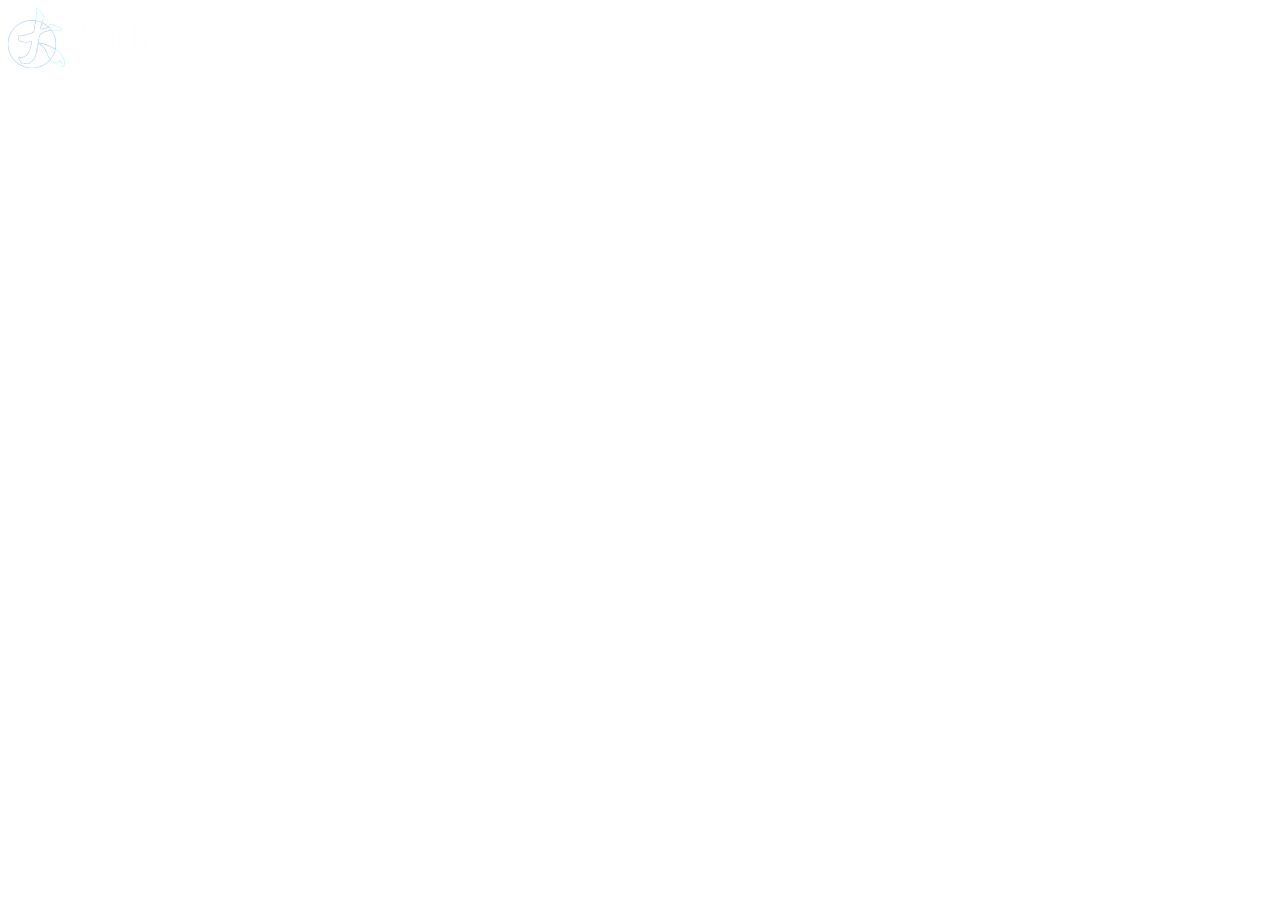
==== index.html @ 933c48ad "完成了login.html功能" ====
<!DOCTYPE html>
<html lang="en">

<head>
    <meta charset="UTF-8">
    <meta http-equiv="X-UA-Compatible" content="IE=edge">
    <meta name="viewport" content="width=device-width, initial-scale=1.0">
    <title></title>
    
</head>

<body>
    <!-- 头部的 Logo 区域 -->
    <div class="layui-main">
        <img src="/assets/images/logo.png" alt="" />
    </div>

    <!-- 登录注册区域 -->
    <div class="loginAndRegBox">
        <div class="title-box"></div>
    </div>
</body>

</html>
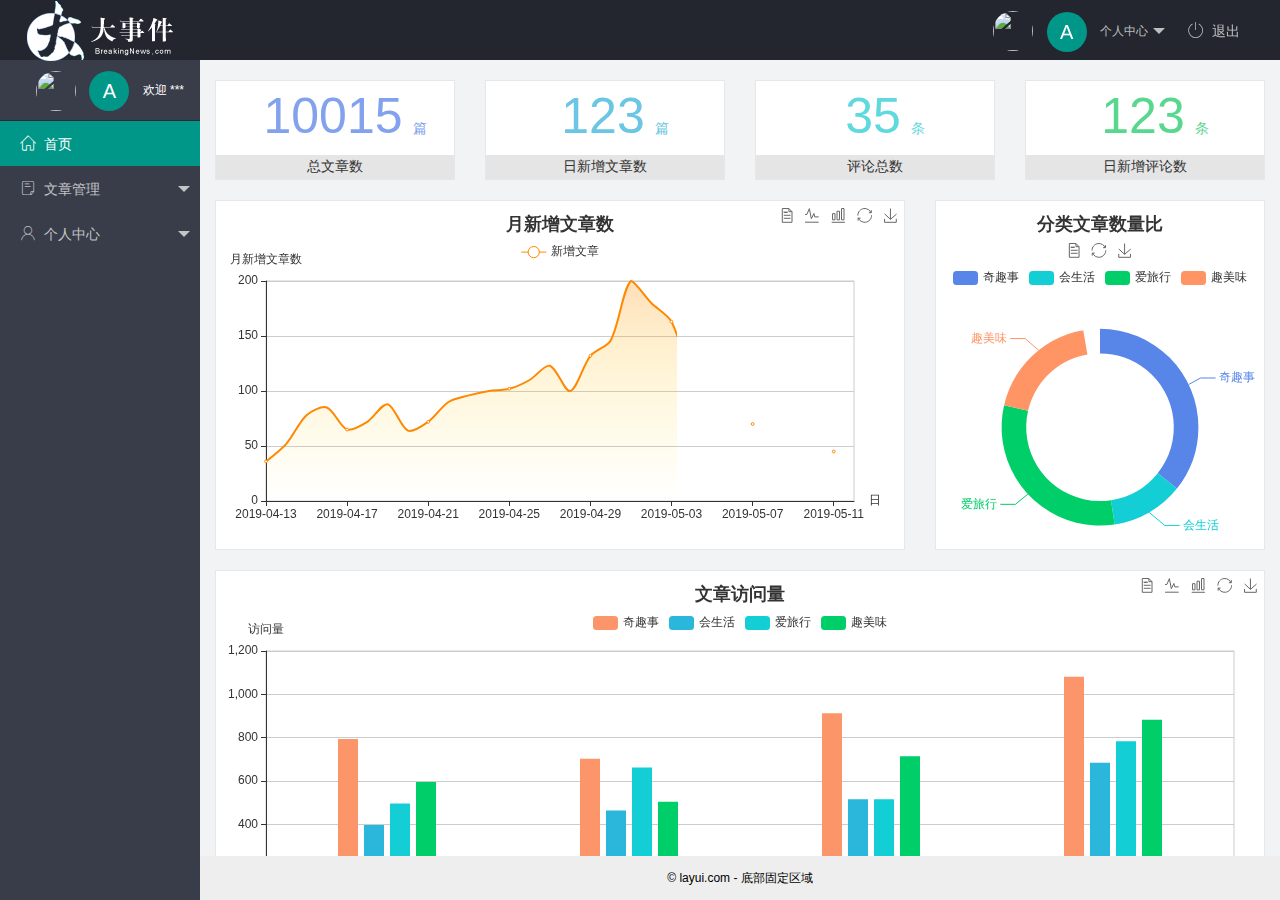
==== commit 83c82055: "完成了index.html文件" ====
--- a/index.html
+++ b/index.html
@@ -5,20 +5,98 @@
     <meta charset="UTF-8">
     <meta http-equiv="X-UA-Compatible" content="IE=edge">
     <meta name="viewport" content="width=device-width, initial-scale=1.0">
-    <title></title>
-    
+    <title>后台主页</title>
+    <link rel="stylesheet" href="/assets/lib/layui/css/layui.css">
+    <link rel="stylesheet" href="/assets/fonts/iconfont.css">
+    <link rel="stylesheet" href="/assets/css/index.css">
 </head>
 
 <body>
-    <!-- 头部的 Logo 区域 -->
-    <div class="layui-main">
-        <img src="/assets/images/logo.png" alt="" />
-    </div>
-
-    <!-- 登录注册区域 -->
+    <!-- 登录注册区域
     <div class="loginAndRegBox">
         <div class="title-box"></div>
+    </div> -->
+
+    <div class="layui-layout layui-layout-admin">
+        <div class="layui-header">
+            <!-- 头部的 Logo 区域 -->
+            <div class="layui-logo">
+                <img src="/assets/images/logo.png" alt="" />
+            </div>
+            <!-- 头部区域（可配合layui已有的水平导航） -->
+            <ul class="layui-nav layui-layout-right">
+                <li class="layui-nav-item">
+                    <a href="javascript:;" class="userinfo">
+                        <img src="http://t.cn/RCzsdCq" class="layui-nav-img" />
+                        <span class="text-avatar">A</span>
+                        个人中心
+                    </a>
+                    <dl class="layui-nav-child">
+                        <dd><a href="">基本资料</a></dd>
+                        <dd><a href="">更换头像</a></dd>
+                        <dd><a href="">重置密码</a></dd>
+                    </dl>
+                </li>
+                <li class="layui-nav-item">
+                    <a href="javascript:;" id="outBtn">
+                        <span class="iconfont icon-tuichu"></span>退出
+                    </a>
+                </li>
+            </ul>
+        </div>
+
+        <div class="layui-side layui-bg-black">
+            <div class="layui-side-scroll">
+                <!-- 左侧侧边栏上面头像 -->
+                <div class="userinfo">
+                    <img src="http://t.cn/RCzsdCq" class="layui-nav-img" />
+                    <span class="text-avatar">A</span>
+                    <span id="welcome">欢迎 ***</span>
+                </div>
+                <!-- 左侧导航区域（可配合layui已有的垂直导航） -->
+                <ul class="layui-nav layui-nav-tree" lay-shrink="all">
+                    <li class="layui-nav-item layui-this">
+                        <a href="/home/dashboard.html" target="fm">
+                            <span class="iconfont icon-home"></span>首页
+                        </a>
+                    </li>
+                    <li class="layui-nav-item">
+                        <a class="" href="javascript:;"><span class="iconfont icon-16"></span>文章管理</a>
+                        <dl class="layui-nav-child">
+                            <dd><a href="javascript:;"><i class="layui-icon layui-icon-app"></i>文章类别</a></dd>
+                            <dd><a href="javascript:;"><i class="layui-icon layui-icon-app"></i>文章列表</a></dd>
+                            <dd><a href="javascript:;"><i class="layui-icon layui-icon-app"></i>发布文章</a></dd>
+                        </dl>
+                    </li>
+                    <li class="layui-nav-item">
+                        <a href="javascript:;"><span class="iconfont icon-user"></span>个人中心</a>
+                        <dl class="layui-nav-child">
+                            <dd><a href="javascript:;"><i class="layui-icon layui-icon-app"></i>基本资料</a></dd>
+                            <dd><a href="javascript:;"><i class="layui-icon layui-icon-app"></i>更换头像</a></dd>
+                            <dd><a href="javascript:;"><i class="layui-icon layui-icon-app"></i>重置密码</a></dd>
+                        </dl>
+                    </li>
+                </ul>
+            </div>
+        </div>
+
+        <div class="layui-body">
+            <!-- 内容主体区域 -->
+            <!-- <div style="padding: 15px;">内容主体区域</div> -->
+            <iframe name="fm" src="/home/dashboard.html" frameborder="0"></iframe>
+        </div>
+
+        <div class="layui-footer">
+            <!-- 底部固定区域 -->
+            © layui.com - 底部固定区域
+        </div>
     </div>
+    <!-- 导入 layui 的JS文件 -->
+    <script src="/assets/lib/layui/layui.all.js"></script>
+    <script src="/assets/lib/jquery.js"></script>
+    <script src="/assets/js/baseApi.js"></script>
+    <script src="/assets/js/index.js"></script>
+
 </body>
 
 </html>--- a/assets/lib/layui/css/layui.css
+++ b/assets/lib/layui/css/layui.css
@@ -0,0 +1,2 @@
+/** layui-v2.5.5 MIT License By https://www.layui.com */
+ .layui-inline,img{display:inline-block;vertical-align:middle}h1,h2,h3,h4,h5,h6{font-weight:400}.layui-edge,.layui-header,.layui-inline,.layui-main{position:relative}.layui-body,.layui-edge,.layui-elip{overflow:hidden}.layui-btn,.layui-edge,.layui-inline,img{vertical-align:middle}.layui-btn,.layui-disabled,.layui-icon,.layui-unselect{-moz-user-select:none;-webkit-user-select:none;-ms-user-select:none}.layui-elip,.layui-form-checkbox span,.layui-form-pane .layui-form-label{text-overflow:ellipsis;white-space:nowrap}.layui-breadcrumb,.layui-tree-btnGroup{visibility:hidden}blockquote,body,button,dd,div,dl,dt,form,h1,h2,h3,h4,h5,h6,input,li,ol,p,pre,td,textarea,th,ul{margin:0;padding:0;-webkit-tap-highlight-color:rgba(0,0,0,0)}a:active,a:hover{outline:0}img{border:none}li{list-style:none}table{border-collapse:collapse;border-spacing:0}h4,h5,h6{font-size:100%}button,input,optgroup,option,select,textarea{font-family:inherit;font-size:inherit;font-style:inherit;font-weight:inherit;outline:0}pre{white-space:pre-wrap;white-space:-moz-pre-wrap;white-space:-pre-wrap;white-space:-o-pre-wrap;word-wrap:break-word}body{line-height:24px;font:14px Helvetica Neue,Helvetica,PingFang SC,Tahoma,Arial,sans-serif}hr{height:1px;margin:10px 0;border:0;clear:both}a{color:#333;text-decoration:none}a:hover{color:#777}a cite{font-style:normal;*cursor:pointer}.layui-border-box,.layui-border-box *{box-sizing:border-box}.layui-box,.layui-box *{box-sizing:content-box}.layui-clear{clear:both;*zoom:1}.layui-clear:after{content:'\20';clear:both;*zoom:1;display:block;height:0}.layui-inline{*display:inline;*zoom:1}.layui-edge{display:inline-block;width:0;height:0;border-width:6px;border-style:dashed;border-color:transparent}.layui-edge-top{top:-4px;border-bottom-color:#999;border-bottom-style:solid}.layui-edge-right{border-left-color:#999;border-left-style:solid}.layui-edge-bottom{top:2px;border-top-color:#999;border-top-style:solid}.layui-edge-left{border-right-color:#999;border-right-style:solid}.layui-disabled,.layui-disabled:hover{color:#d2d2d2!important;cursor:not-allowed!important}.layui-circle{border-radius:100%}.layui-show{display:block!important}.layui-hide{display:none!important}@font-face{font-family:layui-icon;src:url(../font/iconfont.eot?v=250);src:url(../font/iconfont.eot?v=250#iefix) format('embedded-opentype'),url(../font/iconfont.woff2?v=250) format('woff2'),url(../font/iconfont.woff?v=250) format('woff'),url(../font/iconfont.ttf?v=250) format('truetype'),url(../font/iconfont.svg?v=250#layui-icon) format('svg')}.layui-icon{font-family:layui-icon!important;font-size:16px;font-style:normal;-webkit-font-smoothing:antialiased;-moz-osx-font-smoothing:grayscale}.layui-icon-reply-fill:before{content:"\e611"}.layui-icon-set-fill:before{content:"\e614"}.layui-icon-menu-fill:before{content:"\e60f"}.layui-icon-search:before{content:"\e615"}.layui-icon-share:before{content:"\e641"}.layui-icon-set-sm:before{content:"\e620"}.layui-icon-engine:before{content:"\e628"}.layui-icon-close:before{content:"\1006"}.layui-icon-close-fill:before{content:"\1007"}.layui-icon-chart-screen:before{content:"\e629"}.layui-icon-star:before{content:"\e600"}.layui-icon-circle-dot:before{content:"\e617"}.layui-icon-chat:before{content:"\e606"}.layui-icon-release:before{content:"\e609"}.layui-icon-list:before{content:"\e60a"}.layui-icon-chart:before{content:"\e62c"}.layui-icon-ok-circle:before{content:"\1005"}.layui-icon-layim-theme:before{content:"\e61b"}.layui-icon-table:before{content:"\e62d"}.layui-icon-right:before{content:"\e602"}.layui-icon-left:before{content:"\e603"}.layui-icon-cart-simple:before{content:"\e698"}.layui-icon-face-cry:before{content:"\e69c"}.layui-icon-face-smile:before{content:"\e6af"}.layui-icon-survey:before{content:"\e6b2"}.layui-icon-tree:before{content:"\e62e"}.layui-icon-upload-circle:before{content:"\e62f"}.layui-icon-add-circle:before{content:"\e61f"}.layui-icon-download-circle:before{content:"\e601"}.layui-icon-templeate-1:before{content:"\e630"}.layui-icon-util:before{content:"\e631"}.layui-icon-face-surprised:before{content:"\e664"}.layui-icon-edit:before{content:"\e642"}.layui-icon-speaker:before{content:"\e645"}.layui-icon-down:before{content:"\e61a"}.layui-icon-file:before{content:"\e621"}.layui-icon-layouts:before{content:"\e632"}.layui-icon-rate-half:before{content:"\e6c9"}.layui-icon-add-circle-fine:before{content:"\e608"}.layui-icon-prev-circle:before{content:"\e633"}.layui-icon-read:before{content:"\e705"}.layui-icon-404:before{content:"\e61c"}.layui-icon-carousel:before{content:"\e634"}.layui-icon-help:before{content:"\e607"}.layui-icon-code-circle:before{content:"\e635"}.layui-icon-water:before{content:"\e636"}.layui-icon-username:before{content:"\e66f"}.layui-icon-find-fill:before{content:"\e670"}.layui-icon-about:before{content:"\e60b"}.layui-icon-location:before{content:"\e715"}.layui-icon-up:before{content:"\e619"}.layui-icon-pause:before{content:"\e651"}.layui-icon-date:before{content:"\e637"}.layui-icon-layim-uploadfile:before{content:"\e61d"}.layui-icon-delete:before{content:"\e640"}.layui-icon-play:before{content:"\e652"}.layui-icon-top:before{content:"\e604"}.layui-icon-friends:before{content:"\e612"}.layui-icon-refresh-3:before{content:"\e9aa"}.layui-icon-ok:before{content:"\e605"}.layui-icon-layer:before{content:"\e638"}.layui-icon-face-smile-fine:before{content:"\e60c"}.layui-icon-dollar:before{content:"\e659"}.layui-icon-group:before{content:"\e613"}.layui-icon-layim-download:before{content:"\e61e"}.layui-icon-picture-fine:before{content:"\e60d"}.layui-icon-link:before{content:"\e64c"}.layui-icon-diamond:before{content:"\e735"}.layui-icon-log:before{content:"\e60e"}.layui-icon-rate-solid:before{content:"\e67a"}.layui-icon-fonts-del:before{content:"\e64f"}.layui-icon-unlink:before{content:"\e64d"}.layui-icon-fonts-clear:before{content:"\e639"}.layui-icon-triangle-r:before{content:"\e623"}.layui-icon-circle:before{content:"\e63f"}.layui-icon-radio:before{content:"\e643"}.layui-icon-align-center:before{content:"\e647"}.layui-icon-align-right:before{content:"\e648"}.layui-icon-align-left:before{content:"\e649"}.layui-icon-loading-1:before{content:"\e63e"}.layui-icon-return:before{content:"\e65c"}.layui-icon-fonts-strong:before{content:"\e62b"}.layui-icon-upload:before{content:"\e67c"}.layui-icon-dialogue:before{content:"\e63a"}.layui-icon-video:before{content:"\e6ed"}.layui-icon-headset:before{content:"\e6fc"}.layui-icon-cellphone-fine:before{content:"\e63b"}.layui-icon-add-1:before{content:"\e654"}.layui-icon-face-smile-b:before{content:"\e650"}.layui-icon-fonts-html:before{content:"\e64b"}.layui-icon-form:before{content:"\e63c"}.layui-icon-cart:before{content:"\e657"}.layui-icon-camera-fill:before{content:"\e65d"}.layui-icon-tabs:before{content:"\e62a"}.layui-icon-fonts-code:before{content:"\e64e"}.layui-icon-fire:before{content:"\e756"}.layui-icon-set:before{content:"\e716"}.layui-icon-fonts-u:before{content:"\e646"}.layui-icon-triangle-d:before{content:"\e625"}.layui-icon-tips:before{content:"\e702"}.layui-icon-picture:before{content:"\e64a"}.layui-icon-more-vertical:before{content:"\e671"}.layui-icon-flag:before{content:"\e66c"}.layui-icon-loading:before{content:"\e63d"}.layui-icon-fonts-i:before{content:"\e644"}.layui-icon-refresh-1:before{content:"\e666"}.layui-icon-rmb:before{content:"\e65e"}.layui-icon-home:before{content:"\e68e"}.layui-icon-user:before{content:"\e770"}.layui-icon-notice:before{content:"\e667"}.layui-icon-login-weibo:before{content:"\e675"}.layui-icon-voice:before{content:"\e688"}.layui-icon-upload-drag:before{content:"\e681"}.layui-icon-login-qq:before{content:"\e676"}.layui-icon-snowflake:before{content:"\e6b1"}.layui-icon-file-b:before{content:"\e655"}.layui-icon-template:before{content:"\e663"}.layui-icon-auz:before{content:"\e672"}.layui-icon-console:before{content:"\e665"}.layui-icon-app:before{content:"\e653"}.layui-icon-prev:before{content:"\e65a"}.layui-icon-website:before{content:"\e7ae"}.layui-icon-next:before{content:"\e65b"}.layui-icon-component:before{content:"\e857"}.layui-icon-more:before{content:"\e65f"}.layui-icon-login-wechat:before{content:"\e677"}.layui-icon-shrink-right:before{content:"\e668"}.layui-icon-spread-left:before{content:"\e66b"}.layui-icon-camera:before{content:"\e660"}.layui-icon-note:before{content:"\e66e"}.layui-icon-refresh:before{content:"\e669"}.layui-icon-female:before{content:"\e661"}.layui-icon-male:before{content:"\e662"}.layui-icon-password:before{content:"\e673"}.layui-icon-senior:before{content:"\e674"}.layui-icon-theme:before{content:"\e66a"}.layui-icon-tread:before{content:"\e6c5"}.layui-icon-praise:before{content:"\e6c6"}.layui-icon-star-fill:before{content:"\e658"}.layui-icon-rate:before{content:"\e67b"}.layui-icon-template-1:before{content:"\e656"}.layui-icon-vercode:before{content:"\e679"}.layui-icon-cellphone:before{content:"\e678"}.layui-icon-screen-full:before{content:"\e622"}.layui-icon-screen-restore:before{content:"\e758"}.layui-icon-cols:before{content:"\e610"}.layui-icon-export:before{content:"\e67d"}.layui-icon-print:before{content:"\e66d"}.layui-icon-slider:before{content:"\e714"}.layui-icon-addition:before{content:"\e624"}.layui-icon-subtraction:before{content:"\e67e"}.layui-icon-service:before{content:"\e626"}.layui-icon-transfer:before{content:"\e691"}.layui-main{width:1140px;margin:0 auto}.layui-header{z-index:1000;height:60px}.layui-header a:hover{transition:all .5s;-webkit-transition:all .5s}.layui-side{position:fixed;left:0;top:0;bottom:0;z-index:999;width:200px;overflow-x:hidden}.layui-side-scroll{position:relative;width:220px;height:100%;overflow-x:hidden}.layui-body{position:absolute;left:200px;right:0;top:0;bottom:0;z-index:998;width:auto;overflow-y:auto;box-sizing:border-box}.layui-layout-body{overflow:hidden}.layui-layout-admin .layui-header{background-color:#23262E}.layui-layout-admin .layui-side{top:60px;width:200px;overflow-x:hidden}.layui-layout-admin .layui-body{position:fixed;top:60px;bottom:44px}.layui-layout-admin .layui-main{width:auto;margin:0 15px}.layui-layout-admin .layui-footer{position:fixed;left:200px;right:0;bottom:0;height:44px;line-height:44px;padding:0 15px;background-color:#eee}.layui-layout-admin .layui-logo{position:absolute;left:0;top:0;width:200px;height:100%;line-height:60px;text-align:center;color:#009688;font-size:16px}.layui-layout-admin .layui-header .layui-nav{background:0 0}.layui-layout-left{position:absolute!important;left:200px;top:0}.layui-layout-right{position:absolute!important;right:0;top:0}.layui-container{position:relative;margin:0 auto;padding:0 15px;box-sizing:border-box}.layui-fluid{position:relative;margin:0 auto;padding:0 15px}.layui-row:after,.layui-row:before{content:'';display:block;clear:both}.layui-col-lg1,.layui-col-lg10,.layui-col-lg11,.layui-col-lg12,.layui-col-lg2,.layui-col-lg3,.layui-col-lg4,.layui-col-lg5,.layui-col-lg6,.layui-col-lg7,.layui-col-lg8,.layui-col-lg9,.layui-col-md1,.layui-col-md10,.layui-col-md11,.layui-col-md12,.layui-col-md2,.layui-col-md3,.layui-col-md4,.layui-col-md5,.layui-col-md6,.layui-col-md7,.layui-col-md8,.layui-col-md9,.layui-col-sm1,.layui-col-sm10,.layui-col-sm11,.layui-col-sm12,.layui-col-sm2,.layui-col-sm3,.layui-col-sm4,.layui-col-sm5,.layui-col-sm6,.layui-col-sm7,.layui-col-sm8,.layui-col-sm9,.layui-col-xs1,.layui-col-xs10,.layui-col-xs11,.layui-col-xs12,.layui-col-xs2,.layui-col-xs3,.layui-col-xs4,.layui-col-xs5,.layui-col-xs6,.layui-col-xs7,.layui-col-xs8,.layui-col-xs9{position:relative;display:block;box-sizing:border-box}.layui-col-xs1,.layui-col-xs10,.layui-col-xs11,.layui-col-xs12,.layui-col-xs2,.layui-col-xs3,.layui-col-xs4,.layui-col-xs5,.layui-col-xs6,.layui-col-xs7,.layui-col-xs8,.layui-col-xs9{float:left}.layui-col-xs1{width:8.33333333%}.layui-col-xs2{width:16.66666667%}.layui-col-xs3{width:25%}.layui-col-xs4{width:33.33333333%}.layui-col-xs5{width:41.66666667%}.layui-col-xs6{width:50%}.layui-col-xs7{width:58.33333333%}.layui-col-xs8{width:66.66666667%}.layui-col-xs9{width:75%}.layui-col-xs10{width:83.33333333%}.layui-col-xs11{width:91.66666667%}.layui-col-xs12{width:100%}.layui-col-xs-offset1{margin-left:8.33333333%}.layui-col-xs-offset2{margin-left:16.66666667%}.layui-col-xs-offset3{margin-left:25%}.layui-col-xs-offset4{margin-left:33.33333333%}.layui-col-xs-offset5{margin-left:41.66666667%}.layui-col-xs-offset6{margin-left:50%}.layui-col-xs-offset7{margin-left:58.33333333%}.layui-col-xs-offset8{margin-left:66.66666667%}.layui-col-xs-offset9{margin-left:75%}.layui-col-xs-offset10{margin-left:83.33333333%}.layui-col-xs-offset11{margin-left:91.66666667%}.layui-col-xs-offset12{margin-left:100%}@media screen and (max-width:768px){.layui-hide-xs{display:none!important}.layui-show-xs-block{display:block!important}.layui-show-xs-inline{display:inline!important}.layui-show-xs-inline-block{display:inline-block!important}}@media screen and (min-width:768px){.layui-container{width:750px}.layui-hide-sm{display:none!important}.layui-show-sm-block{display:block!important}.layui-show-sm-inline{display:inline!important}.layui-show-sm-inline-block{display:inline-block!important}.layui-col-sm1,.layui-col-sm10,.layui-col-sm11,.layui-col-sm12,.layui-col-sm2,.layui-col-sm3,.layui-col-sm4,.layui-col-sm5,.layui-col-sm6,.layui-col-sm7,.layui-col-sm8,.layui-col-sm9{float:left}.layui-col-sm1{width:8.33333333%}.layui-col-sm2{width:16.66666667%}.layui-col-sm3{width:25%}.layui-col-sm4{width:33.33333333%}.layui-col-sm5{width:41.66666667%}.layui-col-sm6{width:50%}.layui-col-sm7{width:58.33333333%}.layui-col-sm8{width:66.66666667%}.layui-col-sm9{width:75%}.layui-col-sm10{width:83.33333333%}.layui-col-sm11{width:91.66666667%}.layui-col-sm12{width:100%}.layui-col-sm-offset1{margin-left:8.33333333%}.layui-col-sm-offset2{margin-left:16.66666667%}.layui-col-sm-offset3{margin-left:25%}.layui-col-sm-offset4{margin-left:33.33333333%}.layui-col-sm-offset5{margin-left:41.66666667%}.layui-col-sm-offset6{margin-left:50%}.layui-col-sm-offset7{margin-left:58.33333333%}.layui-col-sm-offset8{margin-left:66.66666667%}.layui-col-sm-offset9{margin-left:75%}.layui-col-sm-offset10{margin-left:83.33333333%}.layui-col-sm-offset11{margin-left:91.66666667%}.layui-col-sm-offset12{margin-left:100%}}@media screen and (min-width:992px){.layui-container{width:970px}.layui-hide-md{display:none!important}.layui-show-md-block{display:block!important}.layui-show-md-inline{display:inline!important}.layui-show-md-inline-block{display:inline-block!important}.layui-col-md1,.layui-col-md10,.layui-col-md11,.layui-col-md12,.layui-col-md2,.layui-col-md3,.layui-col-md4,.layui-col-md5,.layui-col-md6,.layui-col-md7,.layui-col-md8,.layui-col-md9{float:left}.layui-col-md1{width:8.33333333%}.layui-col-md2{width:16.66666667%}.layui-col-md3{width:25%}.layui-col-md4{width:33.33333333%}.layui-col-md5{width:41.66666667%}.layui-col-md6{width:50%}.layui-col-md7{width:58.33333333%}.layui-col-md8{width:66.66666667%}.layui-col-md9{width:75%}.layui-col-md10{width:83.33333333%}.layui-col-md11{width:91.66666667%}.layui-col-md12{width:100%}.layui-col-md-offset1{margin-left:8.33333333%}.layui-col-md-offset2{margin-left:16.66666667%}.layui-col-md-offset3{margin-left:25%}.layui-col-md-offset4{margin-left:33.33333333%}.layui-col-md-offset5{margin-left:41.66666667%}.layui-col-md-offset6{margin-left:50%}.layui-col-md-offset7{margin-left:58.33333333%}.layui-col-md-offset8{margin-left:66.66666667%}.layui-col-md-offset9{margin-left:75%}.layui-col-md-offset10{margin-left:83.33333333%}.layui-col-md-offset11{margin-left:91.66666667%}.layui-col-md-offset12{margin-left:100%}}@media screen and (min-width:1200px){.layui-container{width:1170px}.layui-hide-lg{display:none!important}.layui-show-lg-block{display:block!important}.layui-show-lg-inline{display:inline!important}.layui-show-lg-inline-block{display:inline-block!important}.layui-col-lg1,.layui-col-lg10,.layui-col-lg11,.layui-col-lg12,.layui-col-lg2,.layui-col-lg3,.layui-col-lg4,.layui-col-lg5,.layui-col-lg6,.layui-col-lg7,.layui-col-lg8,.layui-col-lg9{float:left}.layui-col-lg1{width:8.33333333%}.layui-col-lg2{width:16.66666667%}.layui-col-lg3{width:25%}.layui-col-lg4{width:33.33333333%}.layui-col-lg5{width:41.66666667%}.layui-col-lg6{width:50%}.layui-col-lg7{width:58.33333333%}.layui-col-lg8{width:66.66666667%}.layui-col-lg9{width:75%}.layui-col-lg10{width:83.33333333%}.layui-col-lg11{width:91.66666667%}.layui-col-lg12{width:100%}.layui-col-lg-offset1{margin-left:8.33333333%}.layui-col-lg-offset2{margin-left:16.66666667%}.layui-col-lg-offset3{margin-left:25%}.layui-col-lg-offset4{margin-left:33.33333333%}.layui-col-lg-offset5{margin-left:41.66666667%}.layui-col-lg-offset6{margin-left:50%}.layui-col-lg-offset7{margin-left:58.33333333%}.layui-col-lg-offset8{margin-left:66.66666667%}.layui-col-lg-offset9{margin-left:75%}.layui-col-lg-offset10{margin-left:83.33333333%}.layui-col-lg-offset11{margin-left:91.66666667%}.layui-col-lg-offset12{margin-left:100%}}.layui-col-space1{margin:-.5px}.layui-col-space1>*{padding:.5px}.layui-col-space3{margin:-1.5px}.layui-col-space3>*{padding:1.5px}.layui-col-space5{margin:-2.5px}.layui-col-space5>*{padding:2.5px}.layui-col-space8{margin:-3.5px}.layui-col-space8>*{padding:3.5px}.layui-col-space10{margin:-5px}.layui-col-space10>*{padding:5px}.layui-col-space12{margin:-6px}.layui-col-space12>*{padding:6px}.layui-col-space15{margin:-7.5px}.layui-col-space15>*{padding:7.5px}.layui-col-space18{margin:-9px}.layui-col-space18>*{padding:9px}.layui-col-space20{margin:-10px}.layui-col-space20>*{padding:10px}.layui-col-space22{margin:-11px}.layui-col-space22>*{padding:11px}.layui-col-space25{margin:-12.5px}.layui-col-space25>*{padding:12.5px}.layui-col-space30{margin:-15px}.layui-col-space30>*{padding:15px}.layui-btn,.layui-input,.layui-select,.layui-textarea,.layui-upload-button{outline:0;-webkit-appearance:none;transition:all .3s;-webkit-transition:all .3s;box-sizing:border-box}.layui-elem-quote{margin-bottom:10px;padding:15px;line-height:22px;border-left:5px solid #009688;border-radius:0 2px 2px 0;background-color:#f2f2f2}.layui-quote-nm{border-style:solid;border-width:1px 1px 1px 5px;background:0 0}.layui-elem-field{margin-bottom:10px;padding:0;border-width:1px;border-style:solid}.layui-elem-field legend{margin-left:20px;padding:0 10px;font-size:20px;font-weight:300}.layui-field-title{margin:10px 0 20px;border-width:1px 0 0}.layui-field-box{padding:10px 15px}.layui-field-title .layui-field-box{padding:10px 0}.layui-progress{position:relative;height:6px;border-radius:20px;background-color:#e2e2e2}.layui-progress-bar{position:absolute;left:0;top:0;width:0;max-width:100%;height:6px;border-radius:20px;text-align:right;background-color:#5FB878;transition:all .3s;-webkit-transition:all .3s}.layui-progress-big,.layui-progress-big .layui-progress-bar{height:18px;line-height:18px}.layui-progress-text{position:relative;top:-20px;line-height:18px;font-size:12px;color:#666}.layui-progress-big .layui-progress-text{position:static;padding:0 10px;color:#fff}.layui-collapse{border-width:1px;border-style:solid;border-radius:2px}.layui-colla-content,.layui-colla-item{border-top-width:1px;border-top-style:solid}.layui-colla-item:first-child{border-top:none}.layui-colla-title{position:relative;height:42px;line-height:42px;padding:0 15px 0 35px;color:#333;background-color:#f2f2f2;cursor:pointer;font-size:14px;overflow:hidden}.layui-colla-content{display:none;padding:10px 15px;line-height:22px;color:#666}.layui-colla-icon{position:absolute;left:15px;top:0;font-size:14px}.layui-card{margin-bottom:15px;border-radius:2px;background-color:#fff;box-shadow:0 1px 2px 0 rgba(0,0,0,.05)}.layui-card:last-child{margin-bottom:0}.layui-card-header{position:relative;height:42px;line-height:42px;padding:0 15px;border-bottom:1px solid #f6f6f6;color:#333;border-radius:2px 2px 0 0;font-size:14px}.layui-bg-black,.layui-bg-blue,.layui-bg-cyan,.layui-bg-green,.layui-bg-orange,.layui-bg-red{color:#fff!important}.layui-card-body{position:relative;padding:10px 15px;line-height:24px}.layui-card-body[pad15]{padding:15px}.layui-card-body[pad20]{padding:20px}.layui-card-body .layui-table{margin:5px 0}.layui-card .layui-tab{margin:0}.layui-panel-window{position:relative;padding:15px;border-radius:0;border-top:5px solid #E6E6E6;background-color:#fff}.layui-auxiliar-moving{position:fixed;left:0;right:0;top:0;bottom:0;width:100%;height:100%;background:0 0;z-index:9999999999}.layui-form-label,.layui-form-mid,.layui-form-select,.layui-input-block,.layui-input-inline,.layui-textarea{position:relative}.layui-bg-red{background-color:#FF5722!important}.layui-bg-orange{background-color:#FFB800!important}.layui-bg-green{background-color:#009688!important}.layui-bg-cyan{background-color:#2F4056!important}.layui-bg-blue{background-color:#1E9FFF!important}.layui-bg-black{background-color:#393D49!important}.layui-bg-gray{background-color:#eee!important;color:#666!important}.layui-badge-rim,.layui-colla-content,.layui-colla-item,.layui-collapse,.layui-elem-field,.layui-form-pane .layui-form-item[pane],.layui-form-pane .layui-form-label,.layui-input,.layui-layedit,.layui-layedit-tool,.layui-quote-nm,.layui-select,.layui-tab-bar,.layui-tab-card,.layui-tab-title,.layui-tab-title .layui-this:after,.layui-textarea{border-color:#e6e6e6}.layui-timeline-item:before,hr{background-color:#e6e6e6}.layui-text{line-height:22px;font-size:14px;color:#666}.layui-text h1,.layui-text h2,.layui-text h3{font-weight:500;color:#333}.layui-text h1{font-size:30px}.layui-text h2{font-size:24px}.layui-text h3{font-size:18px}.layui-text a:not(.layui-btn){color:#01AAED}.layui-text a:not(.layui-btn):hover{text-decoration:underline}.layui-text ul{padding:5px 0 5px 15px}.layui-text ul li{margin-top:5px;list-style-type:disc}.layui-text em,.layui-word-aux{color:#999!important;padding:0 5px!important}.layui-btn{display:inline-block;height:38px;line-height:38px;padding:0 18px;background-color:#009688;color:#fff;white-space:nowrap;text-align:center;font-size:14px;border:none;border-radius:2px;cursor:pointer}.layui-btn:hover{opacity:.8;filter:alpha(opacity=80);color:#fff}.layui-btn:active{opacity:1;filter:alpha(opacity=100)}.layui-btn+.layui-btn{margin-left:10px}.layui-btn-container{font-size:0}.layui-btn-container .layui-btn{margin-right:10px;margin-bottom:10px}.layui-btn-container .layui-btn+.layui-btn{margin-left:0}.layui-table .layui-btn-container .layui-btn{margin-bottom:9px}.layui-btn-radius{border-radius:100px}.layui-btn .layui-icon{margin-right:3px;font-size:18px;vertical-align:bottom;vertical-align:middle\9}.layui-btn-primary{border:1px solid #C9C9C9;background-color:#fff;color:#555}.layui-btn-primary:hover{border-color:#009688;color:#333}.layui-btn-normal{background-color:#1E9FFF}.layui-btn-warm{background-color:#FFB800}.layui-btn-danger{background-color:#FF5722}.layui-btn-checked{background-color:#5FB878}.layui-btn-disabled,.layui-btn-disabled:active,.layui-btn-disabled:hover{border:1px solid #e6e6e6;background-color:#FBFBFB;color:#C9C9C9;cursor:not-allowed;opacity:1}.layui-btn-lg{height:44px;line-height:44px;padding:0 25px;font-size:16px}.layui-btn-sm{height:30px;line-height:30px;padding:0 10px;font-size:12px}.layui-btn-sm i{font-size:16px!important}.layui-btn-xs{height:22px;line-height:22px;padding:0 5px;font-size:12px}.layui-btn-xs i{font-size:14px!important}.layui-btn-group{display:inline-block;vertical-align:middle;font-size:0}.layui-btn-group .layui-btn{margin-left:0!important;margin-right:0!important;border-left:1px solid rgba(255,255,255,.5);border-radius:0}.layui-btn-group .layui-btn-primary{border-left:none}.layui-btn-group .layui-btn-primary:hover{border-color:#C9C9C9;color:#009688}.layui-btn-group .layui-btn:first-child{border-left:none;border-radius:2px 0 0 2px}.layui-btn-group .layui-btn-primary:first-child{border-left:1px solid #c9c9c9}.layui-btn-group .layui-btn:last-child{border-radius:0 2px 2px 0}.layui-btn-group .layui-btn+.layui-btn{margin-left:0}.layui-btn-group+.layui-btn-group{margin-left:10px}.layui-btn-fluid{width:100%}.layui-input,.layui-select,.layui-textarea{height:38px;line-height:1.3;line-height:38px\9;border-width:1px;border-style:solid;background-color:#fff;border-radius:2px}.layui-input::-webkit-input-placeholder,.layui-select::-webkit-input-placeholder,.layui-textarea::-webkit-input-placeholder{line-height:1.3}.layui-input,.layui-textarea{display:block;width:100%;padding-left:10px}.layui-input:hover,.layui-textarea:hover{border-color:#D2D2D2!important}.layui-input:focus,.layui-textarea:focus{border-color:#C9C9C9!important}.layui-textarea{min-height:100px;height:auto;line-height:20px;padding:6px 10px;resize:vertical}.layui-select{padding:0 10px}.layui-form input[type=checkbox],.layui-form input[type=radio],.layui-form select{display:none}.layui-form [lay-ignore]{display:initial}.layui-form-item{margin-bottom:15px;clear:both;*zoom:1}.layui-form-item:after{content:'\20';clear:both;*zoom:1;display:block;height:0}.layui-form-label{float:left;display:block;padding:9px 15px;width:80px;font-weight:400;line-height:20px;text-align:right}.layui-form-label-col{display:block;float:none;padding:9px 0;line-height:20px;text-align:left}.layui-form-item .layui-inline{margin-bottom:5px;margin-right:10px}.layui-input-block{margin-left:110px;min-height:36px}.layui-input-inline{display:inline-block;vertical-align:middle}.layui-form-item .layui-input-inline{float:left;width:190px;margin-right:10px}.layui-form-text .layui-input-inline{width:auto}.layui-form-mid{float:left;display:block;padding:9px 0!important;line-height:20px;margin-right:10px}.layui-form-danger+.layui-form-select .layui-input,.layui-form-danger:focus{border-color:#FF5722!important}.layui-form-select .layui-input{padding-right:30px;cursor:pointer}.layui-form-select .layui-edge{position:absolute;right:10px;top:50%;margin-top:-3px;cursor:pointer;border-width:6px;border-top-color:#c2c2c2;border-top-style:solid;transition:all .3s;-webkit-transition:all .3s}.layui-form-select dl{display:none;position:absolute;left:0;top:42px;padding:5px 0;z-index:899;min-width:100%;border:1px solid #d2d2d2;max-height:300px;overflow-y:auto;background-color:#fff;border-radius:2px;box-shadow:0 2px 4px rgba(0,0,0,.12);box-sizing:border-box}.layui-form-select dl dd,.layui-form-select dl dt{padding:0 10px;line-height:36px;white-space:nowrap;overflow:hidden;text-overflow:ellipsis}.layui-form-select dl dt{font-size:12px;color:#999}.layui-form-select dl dd{cursor:pointer}.layui-form-select dl dd:hover{background-color:#f2f2f2;-webkit-transition:.5s all;transition:.5s all}.layui-form-select .layui-select-group dd{padding-left:20px}.layui-form-select dl dd.layui-select-tips{padding-left:10px!important;color:#999}.layui-form-select dl dd.layui-this{background-color:#5FB878;color:#fff}.layui-form-checkbox,.layui-form-select dl dd.layui-disabled{background-color:#fff}.layui-form-selected dl{display:block}.layui-form-checkbox,.layui-form-checkbox *,.layui-form-switch{display:inline-block;vertical-align:middle}.layui-form-selected .layui-edge{margin-top:-9px;-webkit-transform:rotate(180deg);transform:rotate(180deg);margin-top:-3px\9}:root .layui-form-selected .layui-edge{margin-top:-9px\0/IE9}.layui-form-selectup dl{top:auto;bottom:42px}.layui-select-none{margin:5px 0;text-align:center;color:#999}.layui-select-disabled .layui-disabled{border-color:#eee!important}.layui-select-disabled .layui-edge{border-top-color:#d2d2d2}.layui-form-checkbox{position:relative;height:30px;line-height:30px;margin-right:10px;padding-right:30px;cursor:pointer;font-size:0;-webkit-transition:.1s linear;transition:.1s linear;box-sizing:border-box}.layui-form-checkbox span{padding:0 10px;height:100%;font-size:14px;border-radius:2px 0 0 2px;background-color:#d2d2d2;color:#fff;overflow:hidden}.layui-form-checkbox:hover span{background-color:#c2c2c2}.layui-form-checkbox i{position:absolute;right:0;top:0;width:30px;height:28px;border:1px solid #d2d2d2;border-left:none;border-radius:0 2px 2px 0;color:#fff;font-size:20px;text-align:center}.layui-form-checkbox:hover i{border-color:#c2c2c2;color:#c2c2c2}.layui-form-checked,.layui-form-checked:hover{border-color:#5FB878}.layui-form-checked span,.layui-form-checked:hover span{background-color:#5FB878}.layui-form-checked i,.layui-form-checked:hover i{color:#5FB878}.layui-form-item .layui-form-checkbox{margin-top:4px}.layui-form-checkbox[lay-skin=primary]{height:auto!important;line-height:normal!important;min-width:18px;min-height:18px;border:none!important;margin-right:0;padding-left:28px;padding-right:0;background:0 0}.layui-form-checkbox[lay-skin=primary] span{padding-left:0;padding-right:15px;line-height:18px;background:0 0;color:#666}.layui-form-checkbox[lay-skin=primary] i{right:auto;left:0;width:16px;height:16px;line-height:16px;border:1px solid #d2d2d2;font-size:12px;border-radius:2px;background-color:#fff;-webkit-transition:.1s linear;transition:.1s linear}.layui-form-checkbox[lay-skin=primary]:hover i{border-color:#5FB878;color:#fff}.layui-form-checked[lay-skin=primary] i{border-color:#5FB878!important;background-color:#5FB878;color:#fff}.layui-checkbox-disbaled[lay-skin=primary] span{background:0 0!important;color:#c2c2c2}.layui-checkbox-disbaled[lay-skin=primary]:hover i{border-color:#d2d2d2}.layui-form-item .layui-form-checkbox[lay-skin=primary]{margin-top:10px}.layui-form-switch{position:relative;height:22px;line-height:22px;min-width:35px;padding:0 5px;margin-top:8px;border:1px solid #d2d2d2;border-radius:20px;cursor:pointer;background-color:#fff;-webkit-transition:.1s linear;transition:.1s linear}.layui-form-switch i{position:absolute;left:5px;top:3px;width:16px;height:16px;border-radius:20px;background-color:#d2d2d2;-webkit-transition:.1s linear;transition:.1s linear}.layui-form-switch em{position:relative;top:0;width:25px;margin-left:21px;padding:0!important;text-align:center!important;color:#999!important;font-style:normal!important;font-size:12px}.layui-form-onswitch{border-color:#5FB878;background-color:#5FB878}.layui-checkbox-disbaled,.layui-checkbox-disbaled i{border-color:#e2e2e2!important}.layui-form-onswitch i{left:100%;margin-left:-21px;background-color:#fff}.layui-form-onswitch em{margin-left:5px;margin-right:21px;color:#fff!important}.layui-checkbox-disbaled span{background-color:#e2e2e2!important}.layui-checkbox-disbaled:hover i{color:#fff!important}[lay-radio]{display:none}.layui-form-radio,.layui-form-radio *{display:inline-block;vertical-align:middle}.layui-form-radio{line-height:28px;margin:6px 10px 0 0;padding-right:10px;cursor:pointer;font-size:0}.layui-form-radio *{font-size:14px}.layui-form-radio>i{margin-right:8px;font-size:22px;color:#c2c2c2}.layui-form-radio>i:hover,.layui-form-radioed>i{color:#5FB878}.layui-radio-disbaled>i{color:#e2e2e2!important}.layui-form-pane .layui-form-label{width:110px;padding:8px 15px;height:38px;line-height:20px;border-width:1px;border-style:solid;border-radius:2px 0 0 2px;text-align:center;background-color:#FBFBFB;overflow:hidden;box-sizing:border-box}.layui-form-pane .layui-input-inline{margin-left:-1px}.layui-form-pane .layui-input-block{margin-left:110px;left:-1px}.layui-form-pane .layui-input{border-radius:0 2px 2px 0}.layui-form-pane .layui-form-text .layui-form-label{float:none;width:100%;border-radius:2px;box-sizing:border-box;text-align:left}.layui-form-pane .layui-form-text .layui-input-inline{display:block;margin:0;top:-1px;clear:both}.layui-form-pane .layui-form-text .layui-input-block{margin:0;left:0;top:-1px}.layui-form-pane .layui-form-text .layui-textarea{min-height:100px;border-radius:0 0 2px 2px}.layui-form-pane .layui-form-checkbox{margin:4px 0 4px 10px}.layui-form-pane .layui-form-radio,.layui-form-pane .layui-form-switch{margin-top:6px;margin-left:10px}.layui-form-pane .layui-form-item[pane]{position:relative;border-width:1px;border-style:solid}.layui-form-pane .layui-form-item[pane] .layui-form-label{position:absolute;left:0;top:0;height:100%;border-width:0 1px 0 0}.layui-form-pane .layui-form-item[pane] .layui-input-inline{margin-left:110px}@media screen and (max-width:450px){.layui-form-item .layui-form-label{text-overflow:ellipsis;overflow:hidden;white-space:nowrap}.layui-form-item .layui-inline{display:block;margin-right:0;margin-bottom:20px;clear:both}.layui-form-item .layui-inline:after{content:'\20';clear:both;display:block;height:0}.layui-form-item .layui-input-inline{display:block;float:none;left:-3px;width:auto;margin:0 0 10px 112px}.layui-form-item .layui-input-inline+.layui-form-mid{margin-left:110px;top:-5px;padding:0}.layui-form-item .layui-form-checkbox{margin-right:5px;margin-bottom:5px}}.layui-layedit{border-width:1px;border-style:solid;border-radius:2px}.layui-layedit-tool{padding:3px 5px;border-bottom-width:1px;border-bottom-style:solid;font-size:0}.layedit-tool-fixed{position:fixed;top:0;border-top:1px solid #e2e2e2}.layui-layedit-tool .layedit-tool-mid,.layui-layedit-tool .layui-icon{display:inline-block;vertical-align:middle;text-align:center;font-size:14px}.layui-layedit-tool .layui-icon{position:relative;width:32px;height:30px;line-height:30px;margin:3px 5px;color:#777;cursor:pointer;border-radius:2px}.layui-layedit-tool .layui-icon:hover{color:#393D49}.layui-layedit-tool .layui-icon:active{color:#000}.layui-layedit-tool .layedit-tool-active{background-color:#e2e2e2;color:#000}.layui-layedit-tool .layui-disabled,.layui-layedit-tool .layui-disabled:hover{color:#d2d2d2;cursor:not-allowed}.layui-layedit-tool .layedit-tool-mid{width:1px;height:18px;margin:0 10px;background-color:#d2d2d2}.layedit-tool-html{width:50px!important;font-size:30px!important}.layedit-tool-b,.layedit-tool-code,.layedit-tool-help{font-size:16px!important}.layedit-tool-d,.layedit-tool-face,.layedit-tool-image,.layedit-tool-unlink{font-size:18px!important}.layedit-tool-image input{position:absolute;font-size:0;left:0;top:0;width:100%;height:100%;opacity:.01;filter:Alpha(opacity=1);cursor:pointer}.layui-layedit-iframe iframe{display:block;width:100%}#LAY_layedit_code{overflow:hidden}.layui-laypage{display:inline-block;*display:inline;*zoom:1;vertical-align:middle;margin:10px 0;font-size:0}.layui-laypage>a:first-child,.layui-laypage>a:first-child em{border-radius:2px 0 0 2px}.layui-laypage>a:last-child,.layui-laypage>a:last-child em{border-radius:0 2px 2px 0}.layui-laypage>:first-child{margin-left:0!important}.layui-laypage>:last-child{margin-right:0!important}.layui-laypage a,.layui-laypage button,.layui-laypage input,.layui-laypage select,.layui-laypage span{border:1px solid #e2e2e2}.layui-laypage a,.layui-laypage span{display:inline-block;*display:inline;*zoom:1;vertical-align:middle;padding:0 15px;height:28px;line-height:28px;margin:0 -1px 5px 0;background-color:#fff;color:#333;font-size:12px}.layui-flow-more a *,.layui-laypage input,.layui-table-view select[lay-ignore]{display:inline-block}.layui-laypage a:hover{color:#009688}.layui-laypage em{font-style:normal}.layui-laypage .layui-laypage-spr{color:#999;font-weight:700}.layui-laypage a{text-decoration:none}.layui-laypage .layui-laypage-curr{position:relative}.layui-laypage .layui-laypage-curr em{position:relative;color:#fff}.layui-laypage .layui-laypage-curr .layui-laypage-em{position:absolute;left:-1px;top:-1px;padding:1px;width:100%;height:100%;background-color:#009688}.layui-laypage-em{border-radius:2px}.layui-laypage-next em,.layui-laypage-prev em{font-family:Sim sun;font-size:16px}.layui-laypage .layui-laypage-count,.layui-laypage .layui-laypage-limits,.layui-laypage .layui-laypage-refresh,.layui-laypage .layui-laypage-skip{margin-left:10px;margin-right:10px;padding:0;border:none}.layui-laypage .layui-laypage-limits,.layui-laypage .layui-laypage-refresh{vertical-align:top}.layui-laypage .layui-laypage-refresh i{font-size:18px;cursor:pointer}.layui-laypage select{height:22px;padding:3px;border-radius:2px;cursor:pointer}.layui-laypage .layui-laypage-skip{height:30px;line-height:30px;color:#999}.layui-laypage button,.layui-laypage input{height:30px;line-height:30px;border-radius:2px;vertical-align:top;background-color:#fff;box-sizing:border-box}.layui-laypage input{width:40px;margin:0 10px;padding:0 3px;text-align:center}.layui-laypage input:focus,.layui-laypage select:focus{border-color:#009688!important}.layui-laypage button{margin-left:10px;padding:0 10px;cursor:pointer}.layui-table,.layui-table-view{margin:10px 0}.layui-flow-more{margin:10px 0;text-align:center;color:#999;font-size:14px}.layui-flow-more a{height:32px;line-height:32px}.layui-flow-more a *{vertical-align:top}.layui-flow-more a cite{padding:0 20px;border-radius:3px;background-color:#eee;color:#333;font-style:normal}.layui-flow-more a cite:hover{opacity:.8}.layui-flow-more a i{font-size:30px;color:#737383}.layui-table{width:100%;background-color:#fff;color:#666}.layui-table tr{transition:all .3s;-webkit-transition:all .3s}.layui-table th{text-align:left;font-weight:400}.layui-table tbody tr:hover,.layui-table thead tr,.layui-table-click,.layui-table-header,.layui-table-hover,.layui-table-mend,.layui-table-patch,.layui-table-tool,.layui-table-total,.layui-table-total tr,.layui-table[lay-even] tr:nth-child(even){background-color:#f2f2f2}.layui-table td,.layui-table th,.layui-table-col-set,.layui-table-fixed-r,.layui-table-grid-down,.layui-table-header,.layui-table-page,.layui-table-tips-main,.layui-table-tool,.layui-table-total,.layui-table-view,.layui-table[lay-skin=line],.layui-table[lay-skin=row]{border-width:1px;border-style:solid;border-color:#e6e6e6}.layui-table td,.layui-table th{position:relative;padding:9px 15px;min-height:20px;line-height:20px;font-size:14px}.layui-table[lay-skin=line] td,.layui-table[lay-skin=line] th{border-width:0 0 1px}.layui-table[lay-skin=row] td,.layui-table[lay-skin=row] th{border-width:0 1px 0 0}.layui-table[lay-skin=nob] td,.layui-table[lay-skin=nob] th{border:none}.layui-table img{max-width:100px}.layui-table[lay-size=lg] td,.layui-table[lay-size=lg] th{padding:15px 30px}.layui-table-view .layui-table[lay-size=lg] .layui-table-cell{height:40px;line-height:40px}.layui-table[lay-size=sm] td,.layui-table[lay-size=sm] th{font-size:12px;padding:5px 10px}.layui-table-view .layui-table[lay-size=sm] .layui-table-cell{height:20px;line-height:20px}.layui-table[lay-data]{display:none}.layui-table-box{position:relative;overflow:hidden}.layui-table-view .layui-table{position:relative;width:auto;margin:0}.layui-table-view .layui-table[lay-skin=line]{border-width:0 1px 0 0}.layui-table-view .layui-table[lay-skin=row]{border-width:0 0 1px}.layui-table-view .layui-table td,.layui-table-view .layui-table th{padding:5px 0;border-top:none;border-left:none}.layui-table-view .layui-table th.layui-unselect .layui-table-cell span{cursor:pointer}.layui-table-view .layui-table td{cursor:default}.layui-table-view .layui-table td[data-edit=text]{cursor:text}.layui-table-view .layui-form-checkbox[lay-skin=primary] i{width:18px;height:18px}.layui-table-view .layui-form-radio{line-height:0;padding:0}.layui-table-view .layui-form-radio>i{margin:0;font-size:20px}.layui-table-init{position:absolute;left:0;top:0;width:100%;height:100%;text-align:center;z-index:110}.layui-table-init .layui-icon{position:absolute;left:50%;top:50%;margin:-15px 0 0 -15px;font-size:30px;color:#c2c2c2}.layui-table-header{border-width:0 0 1px;overflow:hidden}.layui-table-header .layui-table{margin-bottom:-1px}.layui-table-tool .layui-inline[lay-event]{position:relative;width:26px;height:26px;padding:5px;line-height:16px;margin-right:10px;text-align:center;color:#333;border:1px solid #ccc;cursor:pointer;-webkit-transition:.5s all;transition:.5s all}.layui-table-tool .layui-inline[lay-event]:hover{border:1px solid #999}.layui-table-tool-temp{padding-right:120px}.layui-table-tool-self{position:absolute;right:17px;top:10px}.layui-table-tool .layui-table-tool-self .layui-inline[lay-event]{margin:0 0 0 10px}.layui-table-tool-panel{position:absolute;top:29px;left:-1px;padding:5px 0;min-width:150px;min-height:40px;border:1px solid #d2d2d2;text-align:left;overflow-y:auto;background-color:#fff;box-shadow:0 2px 4px rgba(0,0,0,.12)}.layui-table-cell,.layui-table-tool-panel li{overflow:hidden;text-overflow:ellipsis;white-space:nowrap}.layui-table-tool-panel li{padding:0 10px;line-height:30px;-webkit-transition:.5s all;transition:.5s all}.layui-table-tool-panel li .layui-form-checkbox[lay-skin=primary]{width:100%;padding-left:28px}.layui-table-tool-panel li:hover{background-color:#f2f2f2}.layui-table-tool-panel li .layui-form-checkbox[lay-skin=primary] i{position:absolute;left:0;top:0}.layui-table-tool-panel li .layui-form-checkbox[lay-skin=primary] span{padding:0}.layui-table-tool .layui-table-tool-self .layui-table-tool-panel{left:auto;right:-1px}.layui-table-col-set{position:absolute;right:0;top:0;width:20px;height:100%;border-width:0 0 0 1px;background-color:#fff}.layui-table-sort{width:10px;height:20px;margin-left:5px;cursor:pointer!important}.layui-table-sort .layui-edge{position:absolute;left:5px;border-width:5px}.layui-table-sort .layui-table-sort-asc{top:3px;border-top:none;border-bottom-style:solid;border-bottom-color:#b2b2b2}.layui-table-sort .layui-table-sort-asc:hover{border-bottom-color:#666}.layui-table-sort .layui-table-sort-desc{bottom:5px;border-bottom:none;border-top-style:solid;border-top-color:#b2b2b2}.layui-table-sort .layui-table-sort-desc:hover{border-top-color:#666}.layui-table-sort[lay-sort=asc] .layui-table-sort-asc{border-bottom-color:#000}.layui-table-sort[lay-sort=desc] .layui-table-sort-desc{border-top-color:#000}.layui-table-cell{height:28px;line-height:28px;padding:0 15px;position:relative;box-sizing:border-box}.layui-table-cell .layui-form-checkbox[lay-skin=primary]{top:-1px;padding:0}.layui-table-cell .layui-table-link{color:#01AAED}.laytable-cell-checkbox,.laytable-cell-numbers,.laytable-cell-radio,.laytable-cell-space{padding:0;text-align:center}.layui-table-body{position:relative;overflow:auto;margin-right:-1px;margin-bottom:-1px}.layui-table-body .layui-none{line-height:26px;padding:15px;text-align:center;color:#999}.layui-table-fixed{position:absolute;left:0;top:0;z-index:101}.layui-table-fixed .layui-table-body{overflow:hidden}.layui-table-fixed-l{box-shadow:0 -1px 8px rgba(0,0,0,.08)}.layui-table-fixed-r{left:auto;right:-1px;border-width:0 0 0 1px;box-shadow:-1px 0 8px rgba(0,0,0,.08)}.layui-table-fixed-r .layui-table-header{position:relative;overflow:visible}.layui-table-mend{position:absolute;right:-49px;top:0;height:100%;width:50px}.layui-table-tool{position:relative;z-index:890;width:100%;min-height:50px;line-height:30px;padding:10px 15px;border-width:0 0 1px}.layui-table-tool .layui-btn-container{margin-bottom:-10px}.layui-table-page,.layui-table-total{border-width:1px 0 0;margin-bottom:-1px;overflow:hidden}.layui-table-page{position:relative;width:100%;padding:7px 7px 0;height:41px;font-size:12px;white-space:nowrap}.layui-table-page>div{height:26px}.layui-table-page .layui-laypage{margin:0}.layui-table-page .layui-laypage a,.layui-table-page .layui-laypage span{height:26px;line-height:26px;margin-bottom:10px;border:none;background:0 0}.layui-table-page .layui-laypage a,.layui-table-page .layui-laypage span.layui-laypage-curr{padding:0 12px}.layui-table-page .layui-laypage span{margin-left:0;padding:0}.layui-table-page .layui-laypage .layui-laypage-prev{margin-left:-7px!important}.layui-table-page .layui-laypage .layui-laypage-curr .layui-laypage-em{left:0;top:0;padding:0}.layui-table-page .layui-laypage button,.layui-table-page .layui-laypage input{height:26px;line-height:26px}.layui-table-page .layui-laypage input{width:40px}.layui-table-page .layui-laypage button{padding:0 10px}.layui-table-page select{height:18px}.layui-table-patch .layui-table-cell{padding:0;width:30px}.layui-table-edit{position:absolute;left:0;top:0;width:100%;height:100%;padding:0 14px 1px;border-radius:0;box-shadow:1px 1px 20px rgba(0,0,0,.15)}.layui-table-edit:focus{border-color:#5FB878!important}select.layui-table-edit{padding:0 0 0 10px;border-color:#C9C9C9}.layui-table-view .layui-form-checkbox,.layui-table-view .layui-form-radio,.layui-table-view .layui-form-switch{top:0;margin:0;box-sizing:content-box}.layui-table-view .layui-form-checkbox{top:-1px;height:26px;line-height:26px}.layui-table-view .layui-form-checkbox i{height:26px}.layui-table-grid .layui-table-cell{overflow:visible}.layui-table-grid-down{position:absolute;top:0;right:0;width:26px;height:100%;padding:5px 0;border-width:0 0 0 1px;text-align:center;background-color:#fff;color:#999;cursor:pointer}.layui-table-grid-down .layui-icon{position:absolute;top:50%;left:50%;margin:-8px 0 0 -8px}.layui-table-grid-down:hover{background-color:#fbfbfb}body .layui-table-tips .layui-layer-content{background:0 0;padding:0;box-shadow:0 1px 6px rgba(0,0,0,.12)}.layui-table-tips-main{margin:-44px 0 0 -1px;max-height:150px;padding:8px 15px;font-size:14px;overflow-y:scroll;background-color:#fff;color:#666}.layui-table-tips-c{position:absolute;right:-3px;top:-13px;width:20px;height:20px;padding:3px;cursor:pointer;background-color:#666;border-radius:50%;color:#fff}.layui-table-tips-c:hover{background-color:#777}.layui-table-tips-c:before{position:relative;right:-2px}.layui-upload-file{display:none!important;opacity:.01;filter:Alpha(opacity=1)}.layui-upload-drag,.layui-upload-form,.layui-upload-wrap{display:inline-block}.layui-upload-list{margin:10px 0}.layui-upload-choose{padding:0 10px;color:#999}.layui-upload-drag{position:relative;padding:30px;border:1px dashed #e2e2e2;background-color:#fff;text-align:center;cursor:pointer;color:#999}.layui-upload-drag .layui-icon{font-size:50px;color:#009688}.layui-upload-drag[lay-over]{border-color:#009688}.layui-upload-iframe{position:absolute;width:0;height:0;border:0;visibility:hidden}.layui-upload-wrap{position:relative;vertical-align:middle}.layui-upload-wrap .layui-upload-file{display:block!important;position:absolute;left:0;top:0;z-index:10;font-size:100px;width:100%;height:100%;opacity:.01;filter:Alpha(opacity=1);cursor:pointer}.layui-transfer-active,.layui-transfer-box{display:inline-block;vertical-align:middle}.layui-transfer-box,.layui-transfer-header,.layui-transfer-search{border-width:0;border-style:solid;border-color:#e6e6e6}.layui-transfer-box{position:relative;border-width:1px;width:200px;height:360px;border-radius:2px;background-color:#fff}.layui-transfer-box .layui-form-checkbox{width:100%;margin:0!important}.layui-transfer-header{height:38px;line-height:38px;padding:0 10px;border-bottom-width:1px}.layui-transfer-search{position:relative;padding:10px;border-bottom-width:1px}.layui-transfer-search .layui-input{height:32px;padding-left:30px;font-size:12px}.layui-transfer-search .layui-icon-search{position:absolute;left:20px;top:50%;margin-top:-8px;color:#666}.layui-transfer-active{margin:0 15px}.layui-transfer-active .layui-btn{display:block;margin:0;padding:0 15px;background-color:#5FB878;border-color:#5FB878;color:#fff}.layui-transfer-active .layui-btn-disabled{background-color:#FBFBFB;border-color:#e6e6e6;color:#C9C9C9}.layui-transfer-active .layui-btn:first-child{margin-bottom:15px}.layui-transfer-active .layui-btn .layui-icon{margin:0;font-size:14px!important}.layui-transfer-data{padding:5px 0;overflow:auto}.layui-transfer-data li{height:32px;line-height:32px;padding:0 10px}.layui-transfer-data li:hover{background-color:#f2f2f2;transition:.5s all}.layui-transfer-data .layui-none{padding:15px 10px;text-align:center;color:#999}.layui-nav{position:relative;padding:0 20px;background-color:#393D49;color:#fff;border-radius:2px;font-size:0;box-sizing:border-box}.layui-nav *{font-size:14px}.layui-nav .layui-nav-item{position:relative;display:inline-block;*display:inline;*zoom:1;vertical-align:middle;line-height:60px}.layui-nav .layui-nav-item a{display:block;padding:0 20px;color:#fff;color:rgba(255,255,255,.7);transition:all .3s;-webkit-transition:all .3s}.layui-nav .layui-this:after,.layui-nav-bar,.layui-nav-tree .layui-nav-itemed:after{position:absolute;left:0;top:0;width:0;height:5px;background-color:#5FB878;transition:all .2s;-webkit-transition:all .2s}.layui-nav-bar{z-index:1000}.layui-nav .layui-nav-item a:hover,.layui-nav .layui-this a{color:#fff}.layui-nav .layui-this:after{content:'';top:auto;bottom:0;width:100%}.layui-nav-img{width:30px;height:30px;margin-right:10px;border-radius:50%}.layui-nav .layui-nav-more{content:'';width:0;height:0;border-style:solid dashed dashed;border-color:#fff transparent transparent;overflow:hidden;cursor:pointer;transition:all .2s;-webkit-transition:all .2s;position:absolute;top:50%;right:3px;margin-top:-3px;border-width:6px;border-top-color:rgba(255,255,255,.7)}.layui-nav .layui-nav-mored,.layui-nav-itemed>a .layui-nav-more{margin-top:-9px;border-style:dashed dashed solid;border-color:transparent transparent #fff}.layui-nav-child{display:none;position:absolute;left:0;top:65px;min-width:100%;line-height:36px;padding:5px 0;box-shadow:0 2px 4px rgba(0,0,0,.12);border:1px solid #d2d2d2;background-color:#fff;z-index:100;border-radius:2px;white-space:nowrap}.layui-nav .layui-nav-child a{color:#333}.layui-nav .layui-nav-child a:hover{background-color:#f2f2f2;color:#000}.layui-nav-child dd{position:relative}.layui-nav .layui-nav-child dd.layui-this a,.layui-nav-child dd.layui-this{background-color:#5FB878;color:#fff}.layui-nav-child dd.layui-this:after{display:none}.layui-nav-tree{width:200px;padding:0}.layui-nav-tree .layui-nav-item{display:block;width:100%;line-height:45px}.layui-nav-tree .layui-nav-item a{position:relative;height:45px;line-height:45px;text-overflow:ellipsis;overflow:hidden;white-space:nowrap}.layui-nav-tree .layui-nav-item a:hover{background-color:#4E5465}.layui-nav-tree .layui-nav-bar{width:5px;height:0;background-color:#009688}.layui-nav-tree .layui-nav-child dd.layui-this,.layui-nav-tree .layui-nav-child dd.layui-this a,.layui-nav-tree .layui-this,.layui-nav-tree .layui-this>a,.layui-nav-tree .layui-this>a:hover{background-color:#009688;color:#fff}.layui-nav-tree .layui-this:after{display:none}.layui-nav-itemed>a,.layui-nav-tree .layui-nav-title a,.layui-nav-tree .layui-nav-title a:hover{color:#fff!important}.layui-nav-tree .layui-nav-child{position:relative;z-index:0;top:0;border:none;box-shadow:none}.layui-nav-tree .layui-nav-child a{height:40px;line-height:40px;color:#fff;color:rgba(255,255,255,.7)}.layui-nav-tree .layui-nav-child,.layui-nav-tree .layui-nav-child a:hover{background:0 0;color:#fff}.layui-nav-tree .layui-nav-more{right:10px}.layui-nav-itemed>.layui-nav-child{display:block;padding:0;background-color:rgba(0,0,0,.3)!important}.layui-nav-itemed>.layui-nav-child>.layui-this>.layui-nav-child{display:block}.layui-nav-side{position:fixed;top:0;bottom:0;left:0;overflow-x:hidden;z-index:999}.layui-bg-blue .layui-nav-bar,.layui-bg-blue .layui-nav-itemed:after,.layui-bg-blue .layui-this:after{background-color:#93D1FF}.layui-bg-blue .layui-nav-child dd.layui-this{background-color:#1E9FFF}.layui-bg-blue .layui-nav-itemed>a,.layui-nav-tree.layui-bg-blue .layui-nav-title a,.layui-nav-tree.layui-bg-blue .layui-nav-title a:hover{background-color:#007DDB!important}.layui-breadcrumb{font-size:0}.layui-breadcrumb>*{font-size:14px}.layui-breadcrumb a{color:#999!important}.layui-breadcrumb a:hover{color:#5FB878!important}.layui-breadcrumb a cite{color:#666;font-style:normal}.layui-breadcrumb span[lay-separator]{margin:0 10px;color:#999}.layui-tab{margin:10px 0;text-align:left!important}.layui-tab[overflow]>.layui-tab-title{overflow:hidden}.layui-tab-title{position:relative;left:0;height:40px;white-space:nowrap;font-size:0;border-bottom-width:1px;border-bottom-style:solid;transition:all .2s;-webkit-transition:all .2s}.layui-tab-title li{display:inline-block;*display:inline;*zoom:1;vertical-align:middle;font-size:14px;transition:all .2s;-webkit-transition:all .2s;position:relative;line-height:40px;min-width:65px;padding:0 15px;text-align:center;cursor:pointer}.layui-tab-title li a{display:block}.layui-tab-title .layui-this{color:#000}.layui-tab-title .layui-this:after{position:absolute;left:0;top:0;content:'';width:100%;height:41px;border-width:1px;border-style:solid;border-bottom-color:#fff;border-radius:2px 2px 0 0;box-sizing:border-box;pointer-events:none}.layui-tab-bar{position:absolute;right:0;top:0;z-index:10;width:30px;height:39px;line-height:39px;border-width:1px;border-style:solid;border-radius:2px;text-align:center;background-color:#fff;cursor:pointer}.layui-tab-bar .layui-icon{position:relative;display:inline-block;top:3px;transition:all .3s;-webkit-transition:all .3s}.layui-tab-item{display:none}.layui-tab-more{padding-right:30px;height:auto!important;white-space:normal!important}.layui-tab-more li.layui-this:after{border-bottom-color:#e2e2e2;border-radius:2px}.layui-tab-more .layui-tab-bar .layui-icon{top:-2px;top:3px\9;-webkit-transform:rotate(180deg);transform:rotate(180deg)}:root .layui-tab-more .layui-tab-bar .layui-icon{top:-2px\0/IE9}.layui-tab-content{padding:10px}.layui-tab-title li .layui-tab-close{position:relative;display:inline-block;width:18px;height:18px;line-height:20px;margin-left:8px;top:1px;text-align:center;font-size:14px;color:#c2c2c2;transition:all .2s;-webkit-transition:all .2s}.layui-tab-title li .layui-tab-close:hover{border-radius:2px;background-color:#FF5722;color:#fff}.layui-tab-brief>.layui-tab-title .layui-this{color:#009688}.layui-tab-brief>.layui-tab-more li.layui-this:after,.layui-tab-brief>.layui-tab-title .layui-this:after{border:none;border-radius:0;border-bottom:2px solid #5FB878}.layui-tab-brief[overflow]>.layui-tab-title .layui-this:after{top:-1px}.layui-tab-card{border-width:1px;border-style:solid;border-radius:2px;box-shadow:0 2px 5px 0 rgba(0,0,0,.1)}.layui-tab-card>.layui-tab-title{background-color:#f2f2f2}.layui-tab-card>.layui-tab-title li{margin-right:-1px;margin-left:-1px}.layui-tab-card>.layui-tab-title .layui-this{background-color:#fff}.layui-tab-card>.layui-tab-title .layui-this:after{border-top:none;border-width:1px;border-bottom-color:#fff}.layui-tab-card>.layui-tab-title .layui-tab-bar{height:40px;line-height:40px;border-radius:0;border-top:none;border-right:none}.layui-tab-card>.layui-tab-more .layui-this{background:0 0;color:#5FB878}.layui-tab-card>.layui-tab-more .layui-this:after{border:none}.layui-timeline{padding-left:5px}.layui-timeline-item{position:relative;padding-bottom:20px}.layui-timeline-axis{position:absolute;left:-5px;top:0;z-index:10;width:20px;height:20px;line-height:20px;background-color:#fff;color:#5FB878;border-radius:50%;text-align:center;cursor:pointer}.layui-timeline-axis:hover{color:#FF5722}.layui-timeline-item:before{content:'';position:absolute;left:5px;top:0;z-index:0;width:1px;height:100%}.layui-timeline-item:last-child:before{display:none}.layui-timeline-item:first-child:before{display:block}.layui-timeline-content{padding-left:25px}.layui-timeline-title{position:relative;margin-bottom:10px}.layui-badge,.layui-badge-dot,.layui-badge-rim{position:relative;display:inline-block;padding:0 6px;font-size:12px;text-align:center;background-color:#FF5722;color:#fff;border-radius:2px}.layui-badge{height:18px;line-height:18px}.layui-badge-dot{width:8px;height:8px;padding:0;border-radius:50%}.layui-badge-rim{height:18px;line-height:18px;border-width:1px;border-style:solid;background-color:#fff;color:#666}.layui-btn .layui-badge,.layui-btn .layui-badge-dot{margin-left:5px}.layui-nav .layui-badge,.layui-nav .layui-badge-dot{position:absolute;top:50%;margin:-8px 6px 0}.layui-tab-title .layui-badge,.layui-tab-title .layui-badge-dot{left:5px;top:-2px}.layui-carousel{position:relative;left:0;top:0;background-color:#f8f8f8}.layui-carousel>[carousel-item]{position:relative;width:100%;height:100%;overflow:hidden}.layui-carousel>[carousel-item]:before{position:absolute;content:'\e63d';left:50%;top:50%;width:100px;line-height:20px;margin:-10px 0 0 -50px;text-align:center;color:#c2c2c2;font-family:layui-icon!important;font-size:30px;font-style:normal;-webkit-font-smoothing:antialiased;-moz-osx-font-smoothing:grayscale}.layui-carousel>[carousel-item]>*{display:none;position:absolute;left:0;top:0;width:100%;height:100%;background-color:#f8f8f8;transition-duration:.3s;-webkit-transition-duration:.3s}.layui-carousel-updown>*{-webkit-transition:.3s ease-in-out up;transition:.3s ease-in-out up}.layui-carousel-arrow{display:none\9;opacity:0;position:absolute;left:10px;top:50%;margin-top:-18px;width:36px;height:36px;line-height:36px;text-align:center;font-size:20px;border:0;border-radius:50%;background-color:rgba(0,0,0,.2);color:#fff;-webkit-transition-duration:.3s;transition-duration:.3s;cursor:pointer}.layui-carousel-arrow[lay-type=add]{left:auto!important;right:10px}.layui-carousel:hover .layui-carousel-arrow[lay-type=add],.layui-carousel[lay-arrow=always] .layui-carousel-arrow[lay-type=add]{right:20px}.layui-carousel[lay-arrow=always] .layui-carousel-arrow{opacity:1;left:20px}.layui-carousel[lay-arrow=none] .layui-carousel-arrow{display:none}.layui-carousel-arrow:hover,.layui-carousel-ind ul:hover{background-color:rgba(0,0,0,.35)}.layui-carousel:hover .layui-carousel-arrow{display:block\9;opacity:1;left:20px}.layui-carousel-ind{position:relative;top:-35px;width:100%;line-height:0!important;text-align:center;font-size:0}.layui-carousel[lay-indicator=outside]{margin-bottom:30px}.layui-carousel[lay-indicator=outside] .layui-carousel-ind{top:10px}.layui-carousel[lay-indicator=outside] .layui-carousel-ind ul{background-color:rgba(0,0,0,.5)}.layui-carousel[lay-indicator=none] .layui-carousel-ind{display:none}.layui-carousel-ind ul{display:inline-block;padding:5px;background-color:rgba(0,0,0,.2);border-radius:10px;-webkit-transition-duration:.3s;transition-duration:.3s}.layui-carousel-ind li{display:inline-block;width:10px;height:10px;margin:0 3px;font-size:14px;background-color:#e2e2e2;background-color:rgba(255,255,255,.5);border-radius:50%;cursor:pointer;-webkit-transition-duration:.3s;transition-duration:.3s}.layui-carousel-ind li:hover{background-color:rgba(255,255,255,.7)}.layui-carousel-ind li.layui-this{background-color:#fff}.layui-carousel>[carousel-item]>.layui-carousel-next,.layui-carousel>[carousel-item]>.layui-carousel-prev,.layui-carousel>[carousel-item]>.layui-this{display:block}.layui-carousel>[carousel-item]>.layui-this{left:0}.layui-carousel>[carousel-item]>.layui-carousel-prev{left:-100%}.layui-carousel>[carousel-item]>.layui-carousel-next{left:100%}.layui-carousel>[carousel-item]>.layui-carousel-next.layui-carousel-left,.layui-carousel>[carousel-item]>.layui-carousel-prev.layui-carousel-right{left:0}.layui-carousel>[carousel-item]>.layui-this.layui-carousel-left{left:-100%}.layui-carousel>[carousel-item]>.layui-this.layui-carousel-right{left:100%}.layui-carousel[lay-anim=updown] .layui-carousel-arrow{left:50%!important;top:20px;margin:0 0 0 -18px}.layui-carousel[lay-anim=updown]>[carousel-item]>*,.layui-carousel[lay-anim=fade]>[carousel-item]>*{left:0!important}.layui-carousel[lay-anim=updown] .layui-carousel-arrow[lay-type=add]{top:auto!important;bottom:20px}.layui-carousel[lay-anim=updown] .layui-carousel-ind{position:absolute;top:50%;right:20px;width:auto;height:auto}.layui-carousel[lay-anim=updown] .layui-carousel-ind ul{padding:3px 5px}.layui-carousel[lay-anim=updown] .layui-carousel-ind li{display:block;margin:6px 0}.layui-carousel[lay-anim=updown]>[carousel-item]>.layui-this{top:0}.layui-carousel[lay-anim=updown]>[carousel-item]>.layui-carousel-prev{top:-100%}.layui-carousel[lay-anim=updown]>[carousel-item]>.layui-carousel-next{top:100%}.layui-carousel[lay-anim=updown]>[carousel-item]>.layui-carousel-next.layui-carousel-left,.layui-carousel[lay-anim=updown]>[carousel-item]>.layui-carousel-prev.layui-carousel-right{top:0}.layui-carousel[lay-anim=updown]>[carousel-item]>.layui-this.layui-carousel-left{top:-100%}.layui-carousel[lay-anim=updown]>[carousel-item]>.layui-this.layui-carousel-right{top:100%}.layui-carousel[lay-anim=fade]>[carousel-item]>.layui-carousel-next,.layui-carousel[lay-anim=fade]>[carousel-item]>.layui-carousel-prev{opacity:0}.layui-carousel[lay-anim=fade]>[carousel-item]>.layui-carousel-next.layui-carousel-left,.layui-carousel[lay-anim=fade]>[carousel-item]>.layui-carousel-prev.layui-carousel-right{opacity:1}.layui-carousel[lay-anim=fade]>[carousel-item]>.layui-this.layui-carousel-left,.layui-carousel[lay-anim=fade]>[carousel-item]>.layui-this.layui-carousel-right{opacity:0}.layui-fixbar{position:fixed;right:15px;bottom:15px;z-index:999999}.layui-fixbar li{width:50px;height:50px;line-height:50px;margin-bottom:1px;text-align:center;cursor:pointer;font-size:30px;background-color:#9F9F9F;color:#fff;border-radius:2px;opacity:.95}.layui-fixbar li:hover{opacity:.85}.layui-fixbar li:active{opacity:1}.layui-fixbar .layui-fixbar-top{display:none;font-size:40px}body .layui-util-face{border:none;background:0 0}body .layui-util-face .layui-layer-content{padding:0;background-color:#fff;color:#666;box-shadow:none}.layui-util-face .layui-layer-TipsG{display:none}.layui-util-face ul{position:relative;width:372px;padding:10px;border:1px solid #D9D9D9;background-color:#fff;box-shadow:0 0 20px rgba(0,0,0,.2)}.layui-util-face ul li{cursor:pointer;float:left;border:1px solid #e8e8e8;height:22px;width:26px;overflow:hidden;margin:-1px 0 0 -1px;padding:4px 2px;text-align:center}.layui-util-face ul li:hover{position:relative;z-index:2;border:1px solid #eb7350;background:#fff9ec}.layui-code{position:relative;margin:10px 0;padding:15px;line-height:20px;border:1px solid #ddd;border-left-width:6px;background-color:#F2F2F2;color:#333;font-family:Courier New;font-size:12px}.layui-rate,.layui-rate *{display:inline-block;vertical-align:middle}.layui-rate{padding:10px 5px 10px 0;font-size:0}.layui-rate li i.layui-icon{font-size:20px;color:#FFB800;margin-right:5px;transition:all .3s;-webkit-transition:all .3s}.layui-rate li i:hover{cursor:pointer;transform:scale(1.12);-webkit-transform:scale(1.12)}.layui-rate[readonly] li i:hover{cursor:default;transform:scale(1)}.layui-colorpicker{width:26px;height:26px;border:1px solid #e6e6e6;padding:5px;border-radius:2px;line-height:24px;display:inline-block;cursor:pointer;transition:all .3s;-webkit-transition:all .3s}.layui-colorpicker:hover{border-color:#d2d2d2}.layui-colorpicker.layui-colorpicker-lg{width:34px;height:34px;line-height:32px}.layui-colorpicker.layui-colorpicker-sm{width:24px;height:24px;line-height:22px}.layui-colorpicker.layui-colorpicker-xs{width:22px;height:22px;line-height:20px}.layui-colorpicker-trigger-bgcolor{display:block;background:url([data-uri]);border-radius:2px}.layui-colorpicker-trigger-span{display:block;height:100%;box-sizing:border-box;border:1px solid rgba(0,0,0,.15);border-radius:2px;text-align:center}.layui-colorpicker-trigger-i{display:inline-block;color:#FFF;font-size:12px}.layui-colorpicker-trigger-i.layui-icon-close{color:#999}.layui-colorpicker-main{position:absolute;z-index:66666666;width:280px;padding:7px;background:#FFF;border:1px solid #d2d2d2;border-radius:2px;box-shadow:0 2px 4px rgba(0,0,0,.12)}.layui-colorpicker-main-wrapper{height:180px;position:relative}.layui-colorpicker-basis{width:260px;height:100%;position:relative}.layui-colorpicker-basis-white{width:100%;height:100%;position:absolute;top:0;left:0;background:linear-gradient(90deg,#FFF,hsla(0,0%,100%,0))}.layui-colorpicker-basis-black{width:100%;height:100%;position:absolute;top:0;left:0;background:linear-gradient(0deg,#000,transparent)}.layui-colorpicker-basis-cursor{width:10px;height:10px;border:1px solid #FFF;border-radius:50%;position:absolute;top:-3px;right:-3px;cursor:pointer}.layui-colorpicker-side{position:absolute;top:0;right:0;width:12px;height:100%;background:linear-gradient(red,#FF0,#0F0,#0FF,#00F,#F0F,red)}.layui-colorpicker-side-slider{width:100%;height:5px;box-shadow:0 0 1px #888;box-sizing:border-box;background:#FFF;border-radius:1px;border:1px solid #f0f0f0;cursor:pointer;position:absolute;left:0}.layui-colorpicker-main-alpha{display:none;height:12px;margin-top:7px;background:url([data-uri])}.layui-colorpicker-alpha-bgcolor{height:100%;position:relative}.layui-colorpicker-alpha-slider{width:5px;height:100%;box-shadow:0 0 1px #888;box-sizing:border-box;background:#FFF;border-radius:1px;border:1px solid #f0f0f0;cursor:pointer;position:absolute;top:0}.layui-colorpicker-main-pre{padding-top:7px;font-size:0}.layui-colorpicker-pre{width:20px;height:20px;border-radius:2px;display:inline-block;margin-left:6px;margin-bottom:7px;cursor:pointer}.layui-colorpicker-pre:nth-child(11n+1){margin-left:0}.layui-colorpicker-pre-isalpha{background:url([data-uri])}.layui-colorpicker-pre.layui-this{box-shadow:0 0 3px 2px rgba(0,0,0,.15)}.layui-colorpicker-pre>div{height:100%;border-radius:2px}.layui-colorpicker-main-input{text-align:right;padding-top:7px}.layui-colorpicker-main-input .layui-btn-container .layui-btn{margin:0 0 0 10px}.layui-colorpicker-main-input div.layui-inline{float:left;margin-right:10px;font-size:14px}.layui-colorpicker-main-input input.layui-input{width:150px;height:30px;color:#666}.layui-slider{height:4px;background:#e2e2e2;border-radius:3px;position:relative;cursor:pointer}.layui-slider-bar{border-radius:3px;position:absolute;height:100%}.layui-slider-step{position:absolute;top:0;width:4px;height:4px;border-radius:50%;background:#FFF;-webkit-transform:translateX(-50%);transform:translateX(-50%)}.layui-slider-wrap{width:36px;height:36px;position:absolute;top:-16px;-webkit-transform:translateX(-50%);transform:translateX(-50%);z-index:10;text-align:center}.layui-slider-wrap-btn{width:12px;height:12px;border-radius:50%;background:#FFF;display:inline-block;vertical-align:middle;cursor:pointer;transition:.3s}.layui-slider-wrap:after{content:"";height:100%;display:inline-block;vertical-align:middle}.layui-slider-wrap-btn.layui-slider-hover,.layui-slider-wrap-btn:hover{transform:scale(1.2)}.layui-slider-wrap-btn.layui-disabled:hover{transform:scale(1)!important}.layui-slider-tips{position:absolute;top:-42px;z-index:66666666;white-space:nowrap;display:none;-webkit-transform:translateX(-50%);transform:translateX(-50%);color:#FFF;background:#000;border-radius:3px;height:25px;line-height:25px;padding:0 10px}.layui-slider-tips:after{content:'';position:absolute;bottom:-12px;left:50%;margin-left:-6px;width:0;height:0;border-width:6px;border-style:solid;border-color:#000 transparent transparent}.layui-slider-input{width:70px;height:32px;border:1px solid #e6e6e6;border-radius:3px;font-size:16px;line-height:32px;position:absolute;right:0;top:-15px}.layui-slider-input-btn{display:none;position:absolute;top:0;right:0;width:20px;height:100%;border-left:1px solid #d2d2d2}.layui-slider-input-btn i{cursor:pointer;position:absolute;right:0;bottom:0;width:20px;height:50%;font-size:12px;line-height:16px;text-align:center;color:#999}.layui-slider-input-btn i:first-child{top:0;border-bottom:1px solid #d2d2d2}.layui-slider-input-txt{height:100%;font-size:14px}.layui-slider-input-txt input{height:100%;border:none}.layui-slider-input-btn i:hover{color:#009688}.layui-slider-vertical{width:4px;margin-left:34px}.layui-slider-vertical .layui-slider-bar{width:4px}.layui-slider-vertical .layui-slider-step{top:auto;left:0;-webkit-transform:translateY(50%);transform:translateY(50%)}.layui-slider-vertical .layui-slider-wrap{top:auto;left:-16px;-webkit-transform:translateY(50%);transform:translateY(50%)}.layui-slider-vertical .layui-slider-tips{top:auto;left:2px}@media \0screen{.layui-slider-wrap-btn{margin-left:-20px}.layui-slider-vertical .layui-slider-wrap-btn{margin-left:0;margin-bottom:-20px}.layui-slider-vertical .layui-slider-tips{margin-left:-8px}.layui-slider>span{margin-left:8px}}.layui-tree{line-height:22px}.layui-tree .layui-form-checkbox{margin:0!important}.layui-tree-set{width:100%;position:relative}.layui-tree-pack{display:none;padding-left:20px;position:relative}.layui-tree-iconClick,.layui-tree-main{display:inline-block;vertical-align:middle}.layui-tree-line .layui-tree-pack{padding-left:27px}.layui-tree-line .layui-tree-set .layui-tree-set:after{content:'';position:absolute;top:14px;left:-9px;width:17px;height:0;border-top:1px dotted #c0c4cc}.layui-tree-entry{position:relative;padding:3px 0;height:20px;white-space:nowrap}.layui-tree-entry:hover{background-color:#eee}.layui-tree-line .layui-tree-entry:hover{background-color:rgba(0,0,0,0)}.layui-tree-line .layui-tree-entry:hover .layui-tree-txt{color:#999;text-decoration:underline;transition:.3s}.layui-tree-main{cursor:pointer;padding-right:10px}.layui-tree-line .layui-tree-set:before{content:'';position:absolute;top:0;left:-9px;width:0;height:100%;border-left:1px dotted #c0c4cc}.layui-tree-line .layui-tree-set.layui-tree-setLineShort:before{height:13px}.layui-tree-line .layui-tree-set.layui-tree-setHide:before{height:0}.layui-tree-iconClick{position:relative;height:20px;line-height:20px;margin:0 10px;color:#c0c4cc}.layui-tree-icon{height:12px;line-height:12px;width:12px;text-align:center;border:1px solid #c0c4cc}.layui-tree-iconClick .layui-icon{font-size:18px}.layui-tree-icon .layui-icon{font-size:12px;color:#666}.layui-tree-iconArrow{padding:0 5px}.layui-tree-iconArrow:after{content:'';position:absolute;left:4px;top:3px;z-index:100;width:0;height:0;border-width:5px;border-style:solid;border-color:transparent transparent transparent #c0c4cc;transition:.5s}.layui-tree-btnGroup,.layui-tree-editInput{position:relative;vertical-align:middle;display:inline-block}.layui-tree-spread>.layui-tree-entry>.layui-tree-iconClick>.layui-tree-iconArrow:after{transform:rotate(90deg) translate(3px,4px)}.layui-tree-txt{display:inline-block;vertical-align:middle;color:#555}.layui-tree-search{margin-bottom:15px;color:#666}.layui-tree-btnGroup .layui-icon{display:inline-block;vertical-align:middle;padding:0 2px;cursor:pointer}.layui-tree-btnGroup .layui-icon:hover{color:#999;transition:.3s}.layui-tree-entry:hover .layui-tree-btnGroup{visibility:visible}.layui-tree-editInput{height:20px;line-height:20px;padding:0 3px;border:none;background-color:rgba(0,0,0,.05)}.layui-tree-emptyText{text-align:center;color:#999}.layui-anim{-webkit-animation-duration:.3s;animation-duration:.3s;-webkit-animation-fill-mode:both;animation-fill-mode:both}.layui-anim.layui-icon{display:inline-block}.layui-anim-loop{-webkit-animation-iteration-count:infinite;animation-iteration-count:infinite}.layui-trans,.layui-trans a{transition:all .3s;-webkit-transition:all .3s}@-webkit-keyframes layui-rotate{from{-webkit-transform:rotate(0)}to{-webkit-transform:rotate(360deg)}}@keyframes layui-rotate{from{transform:rotate(0)}to{transform:rotate(360deg)}}.layui-anim-rotate{-webkit-animation-name:layui-rotate;animation-name:layui-rotate;-webkit-animation-duration:1s;animation-duration:1s;-webkit-animation-timing-function:linear;animation-timing-function:linear}@-webkit-keyframes layui-up{from{-webkit-transform:translate3d(0,100%,0);opacity:.3}to{-webkit-transform:translate3d(0,0,0);opacity:1}}@keyframes layui-up{from{transform:translate3d(0,100%,0);opacity:.3}to{transform:translate3d(0,0,0);opacity:1}}.layui-anim-up{-webkit-animation-name:layui-up;animation-name:layui-up}@-webkit-keyframes layui-upbit{from{-webkit-transform:translate3d(0,30px,0);opacity:.3}to{-webkit-transform:translate3d(0,0,0);opacity:1}}@keyframes layui-upbit{from{transform:translate3d(0,30px,0);opacity:.3}to{transform:translate3d(0,0,0);opacity:1}}.layui-anim-upbit{-webkit-animation-name:layui-upbit;animation-name:layui-upbit}@-webkit-keyframes layui-scale{0%{opacity:.3;-webkit-transform:scale(.5)}100%{opacity:1;-webkit-transform:scale(1)}}@keyframes layui-scale{0%{opacity:.3;-ms-transform:scale(.5);transform:scale(.5)}100%{opacity:1;-ms-transform:scale(1);transform:scale(1)}}.layui-anim-scale{-webkit-animation-name:layui-scale;animation-name:layui-scale}@-webkit-keyframes layui-scale-spring{0%{opacity:.5;-webkit-transform:scale(.5)}80%{opacity:.8;-webkit-transform:scale(1.1)}100%{opacity:1;-webkit-transform:scale(1)}}@keyframes layui-scale-spring{0%{opacity:.5;transform:scale(.5)}80%{opacity:.8;transform:scale(1.1)}100%{opacity:1;transform:scale(1)}}.layui-anim-scaleSpring{-webkit-animation-name:layui-scale-spring;animation-name:layui-scale-spring}@-webkit-keyframes layui-fadein{0%{opacity:0}100%{opacity:1}}@keyframes layui-fadein{0%{opacity:0}100%{opacity:1}}.layui-anim-fadein{-webkit-animation-name:layui-fadein;animation-name:layui-fadein}@-webkit-keyframes layui-fadeout{0%{opacity:1}100%{opacity:0}}@keyframes layui-fadeout{0%{opacity:1}100%{opacity:0}}.layui-anim-fadeout{-webkit-animation-name:layui-fadeout;animation-name:layui-fadeout}--- a/assets/fonts/iconfont.css
+++ b/assets/fonts/iconfont.css
@@ -0,0 +1,37 @@
+@font-face {font-family: "iconfont";
+  src: url('iconfont.eot?t=1576139966484'); /* IE9 */
+  src: url('iconfont.eot?t=1576139966484#iefix') format('embedded-opentype'), /* IE6-IE8 */
+  url('[data-uri]') format('woff2'),
+  url('iconfont.woff?t=1576139966484') format('woff'),
+  url('iconfont.ttf?t=1576139966484') format('truetype'), /* chrome, firefox, opera, Safari, Android, iOS 4.2+ */
+  url('iconfont.svg?t=1576139966484#iconfont') format('svg'); /* iOS 4.1- */
+}
+
+.iconfont {
+  font-family: "iconfont" !important;
+  font-size: 16px;
+  font-style: normal;
+  -webkit-font-smoothing: antialiased;
+  -moz-osx-font-smoothing: grayscale;
+}
+
+.icon-home:before {
+  content: "\e6a9";
+}
+
+.icon-user:before {
+  content: "\e614";
+}
+
+.icon-pinglun:before {
+  content: "\e616";
+}
+
+.icon-tuichu:before {
+  content: "\e865";
+}
+
+.icon-16:before {
+  content: "\e615";
+}
+
--- a/assets/css/index.css
+++ b/assets/css/index.css
@@ -0,0 +1,53 @@
+.layui-footer {
+  text-align: center;
+  font-size: 12px;
+}
+
+.iconfont {
+    margin-right: 8px;
+}
+
+.layui-icon {
+    margin: 0 10px;
+}
+
+iframe {
+    width: 100%;
+    height: 100%;
+}
+
+.layui-body {
+    overflow: hidden;
+}
+
+.userinfo {
+    height: 60px;
+    line-height: 60px;
+    text-align: center;
+    font-size: 12px;
+    user-select: none;
+  }
+  
+  .layui-side-scroll .userinfo {
+    border-bottom: 1px solid #282b33;
+  }
+  
+  .layui-nav-img {
+    width: 40px;
+    height: 40px;
+  }
+  
+  .text-avatar {
+    display: inline-block;
+    width: 40px;
+    height: 40px;
+    background-color: #009688;
+    border-radius: 50%;
+    line-height: 40px;
+    text-align: center;
+    font-size: 20px;
+    color: #fff;
+    position: relative;
+    top: 4px;
+    margin-right: 10px;
+  }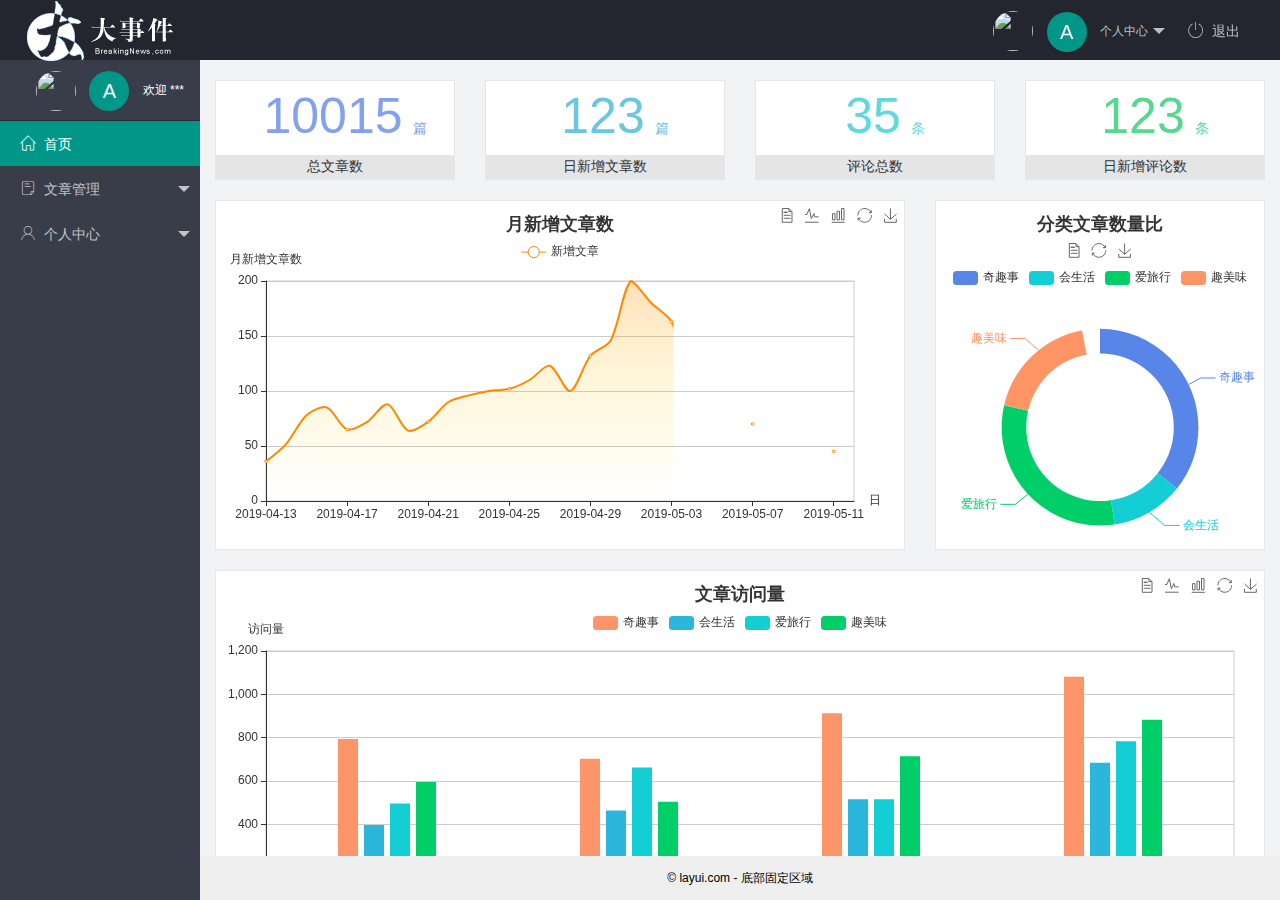
==== commit e8bc889d: "完成了个人中心" ====
--- a/index.html
+++ b/index.html
@@ -32,9 +32,9 @@
                         个人中心
                     </a>
                     <dl class="layui-nav-child">
-                        <dd><a href="">基本资料</a></dd>
-                        <dd><a href="">更换头像</a></dd>
-                        <dd><a href="">重置密码</a></dd>
+                        <dd><a href="/user/user_info.html" target="fm">基本资料</a></dd>
+                            <dd><a href="/user/user_avatar.html" target="fm">更换头像</a></dd>
+                            <dd><a href="/user/user_pwd.html" target="fm">重置密码</a></dd>
                     </dl>
                 </li>
                 <li class="layui-nav-item">
@@ -71,9 +71,9 @@
                     <li class="layui-nav-item">
                         <a href="javascript:;"><span class="iconfont icon-user"></span>个人中心</a>
                         <dl class="layui-nav-child">
-                            <dd><a href="javascript:;"><i class="layui-icon layui-icon-app"></i>基本资料</a></dd>
-                            <dd><a href="javascript:;"><i class="layui-icon layui-icon-app"></i>更换头像</a></dd>
-                            <dd><a href="javascript:;"><i class="layui-icon layui-icon-app"></i>重置密码</a></dd>
+                            <dd><a href="/user/user_info.html" target="fm"><i class="layui-icon layui-icon-app"></i>基本资料</a></dd>
+                            <dd><a href="/user/user_avatar.html" target="fm"><i class="layui-icon layui-icon-app"></i>更换头像</a></dd>
+                            <dd><a href="/user/user_pwd.html" target="fm"><i class="layui-icon layui-icon-app"></i>重置密码</a></dd>
                         </dl>
                     </li>
                 </ul>
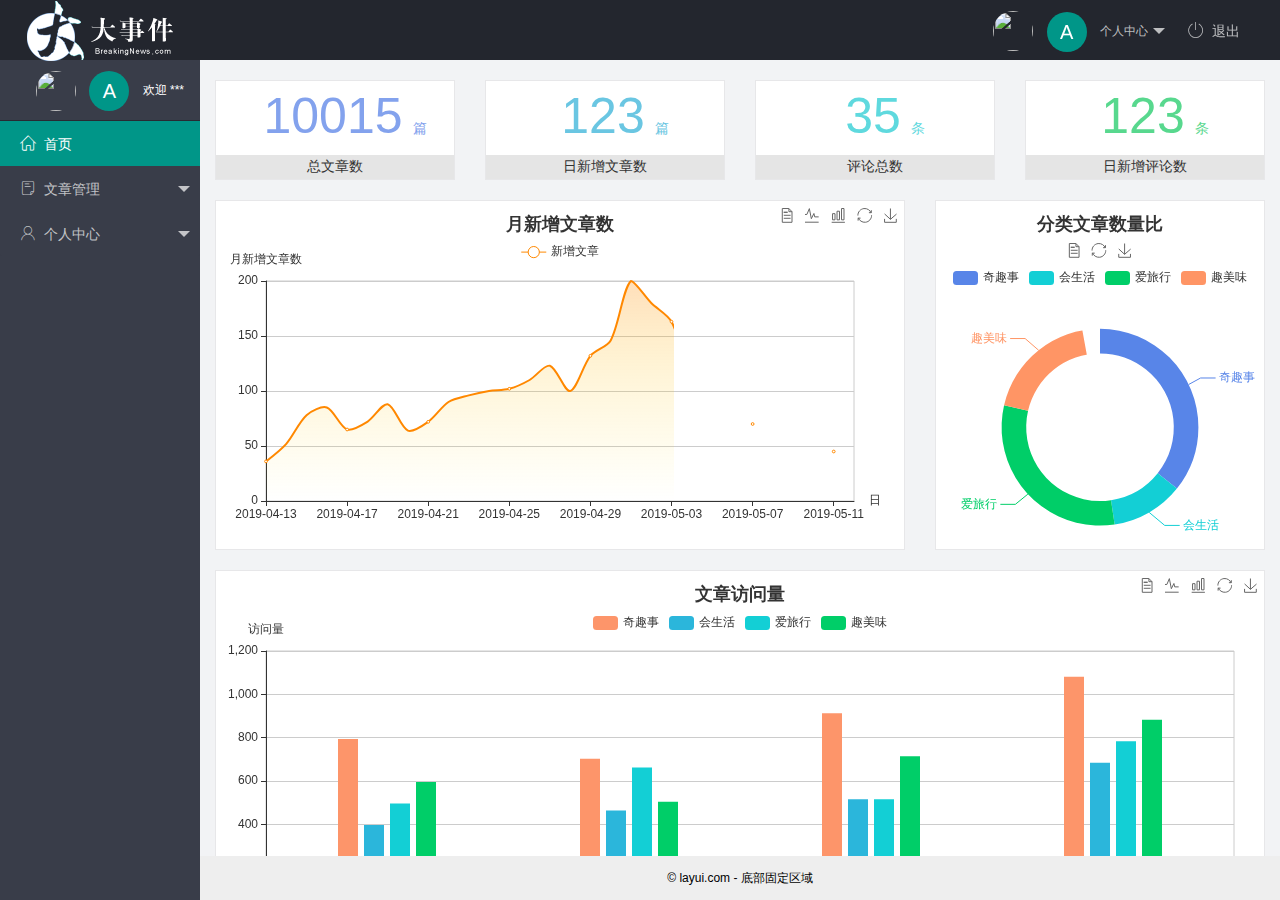
==== commit 2c6c3d95: "完成了art文件" ====
--- a/index.html
+++ b/index.html
@@ -33,8 +33,8 @@
                     </a>
                     <dl class="layui-nav-child">
                         <dd><a href="/user/user_info.html" target="fm">基本资料</a></dd>
-                            <dd><a href="/user/user_avatar.html" target="fm">更换头像</a></dd>
-                            <dd><a href="/user/user_pwd.html" target="fm">重置密码</a></dd>
+                        <dd><a href="/user/user_avatar.html" target="fm">更换头像</a></dd>
+                        <dd><a href="/user/user_pwd.html" target="fm">重置密码</a></dd>
                     </dl>
                 </li>
                 <li class="layui-nav-item">
@@ -63,17 +63,23 @@
                     <li class="layui-nav-item">
                         <a class="" href="javascript:;"><span class="iconfont icon-16"></span>文章管理</a>
                         <dl class="layui-nav-child">
-                            <dd><a href="javascript:;"><i class="layui-icon layui-icon-app"></i>文章类别</a></dd>
-                            <dd><a href="javascript:;"><i class="layui-icon layui-icon-app"></i>文章列表</a></dd>
-                            <dd><a href="javascript:;"><i class="layui-icon layui-icon-app"></i>发布文章</a></dd>
+                            <dd><a href="/art/art_cate.html" target="fm"><i
+                                        class="layui-icon layui-icon-app"></i>文章类别</a></dd>
+                            <dd><a href="/art/art_list.html" target="fm"><i
+                                        class="layui-icon layui-icon-app"></i>文章列表</a></dd>
+                            <dd><a href="/art/art_pub.html" target="fm"><i
+                                        class="layui-icon layui-icon-app"></i>发布文章</a></dd>
                         </dl>
                     </li>
                     <li class="layui-nav-item">
                         <a href="javascript:;"><span class="iconfont icon-user"></span>个人中心</a>
                         <dl class="layui-nav-child">
-                            <dd><a href="/user/user_info.html" target="fm"><i class="layui-icon layui-icon-app"></i>基本资料</a></dd>
-                            <dd><a href="/user/user_avatar.html" target="fm"><i class="layui-icon layui-icon-app"></i>更换头像</a></dd>
-                            <dd><a href="/user/user_pwd.html" target="fm"><i class="layui-icon layui-icon-app"></i>重置密码</a></dd>
+                            <dd><a href="/user/user_info.html" target="fm"><i
+                                        class="layui-icon layui-icon-app"></i>基本资料</a></dd>
+                            <dd><a href="/user/user_avatar.html" target="fm"><i
+                                        class="layui-icon layui-icon-app"></i>更换头像</a></dd>
+                            <dd><a href="/user/user_pwd.html" target="fm"><i
+                                        class="layui-icon layui-icon-app"></i>重置密码</a></dd>
                         </dl>
                     </li>
                 </ul>
